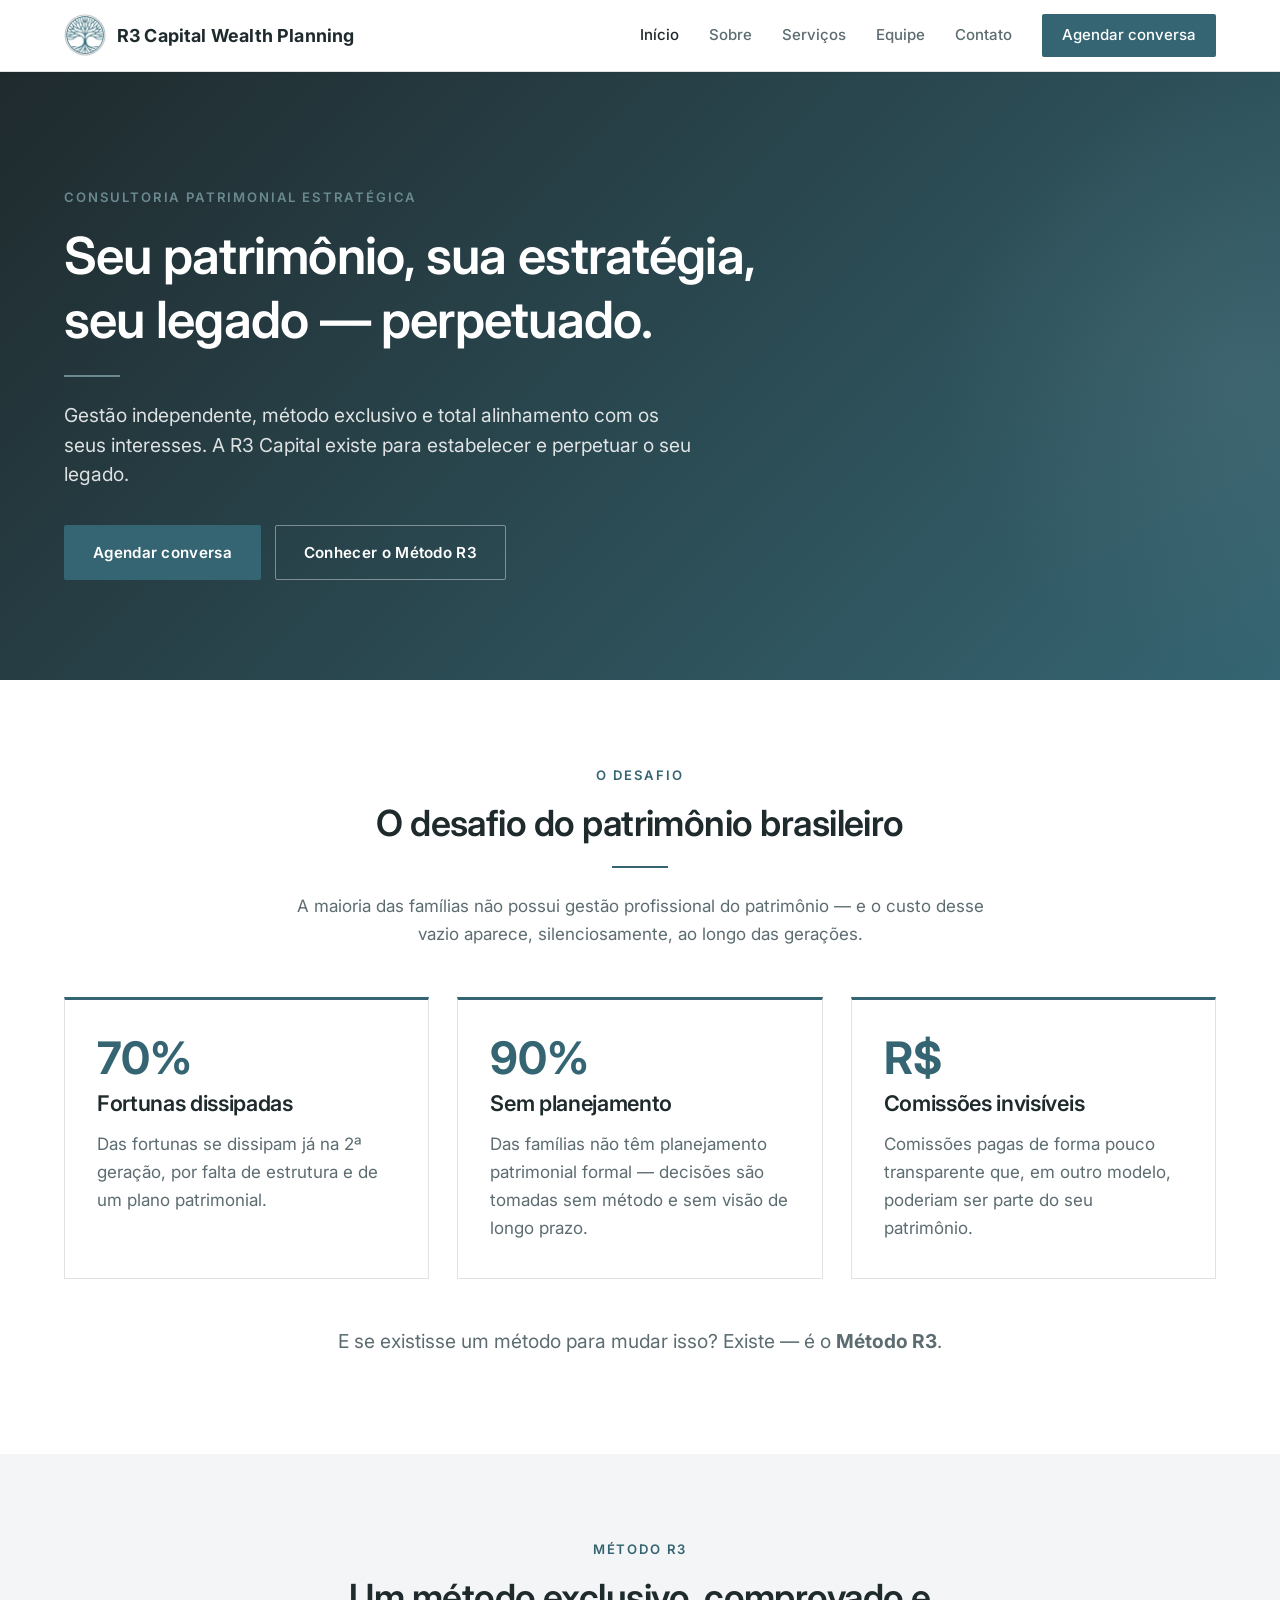
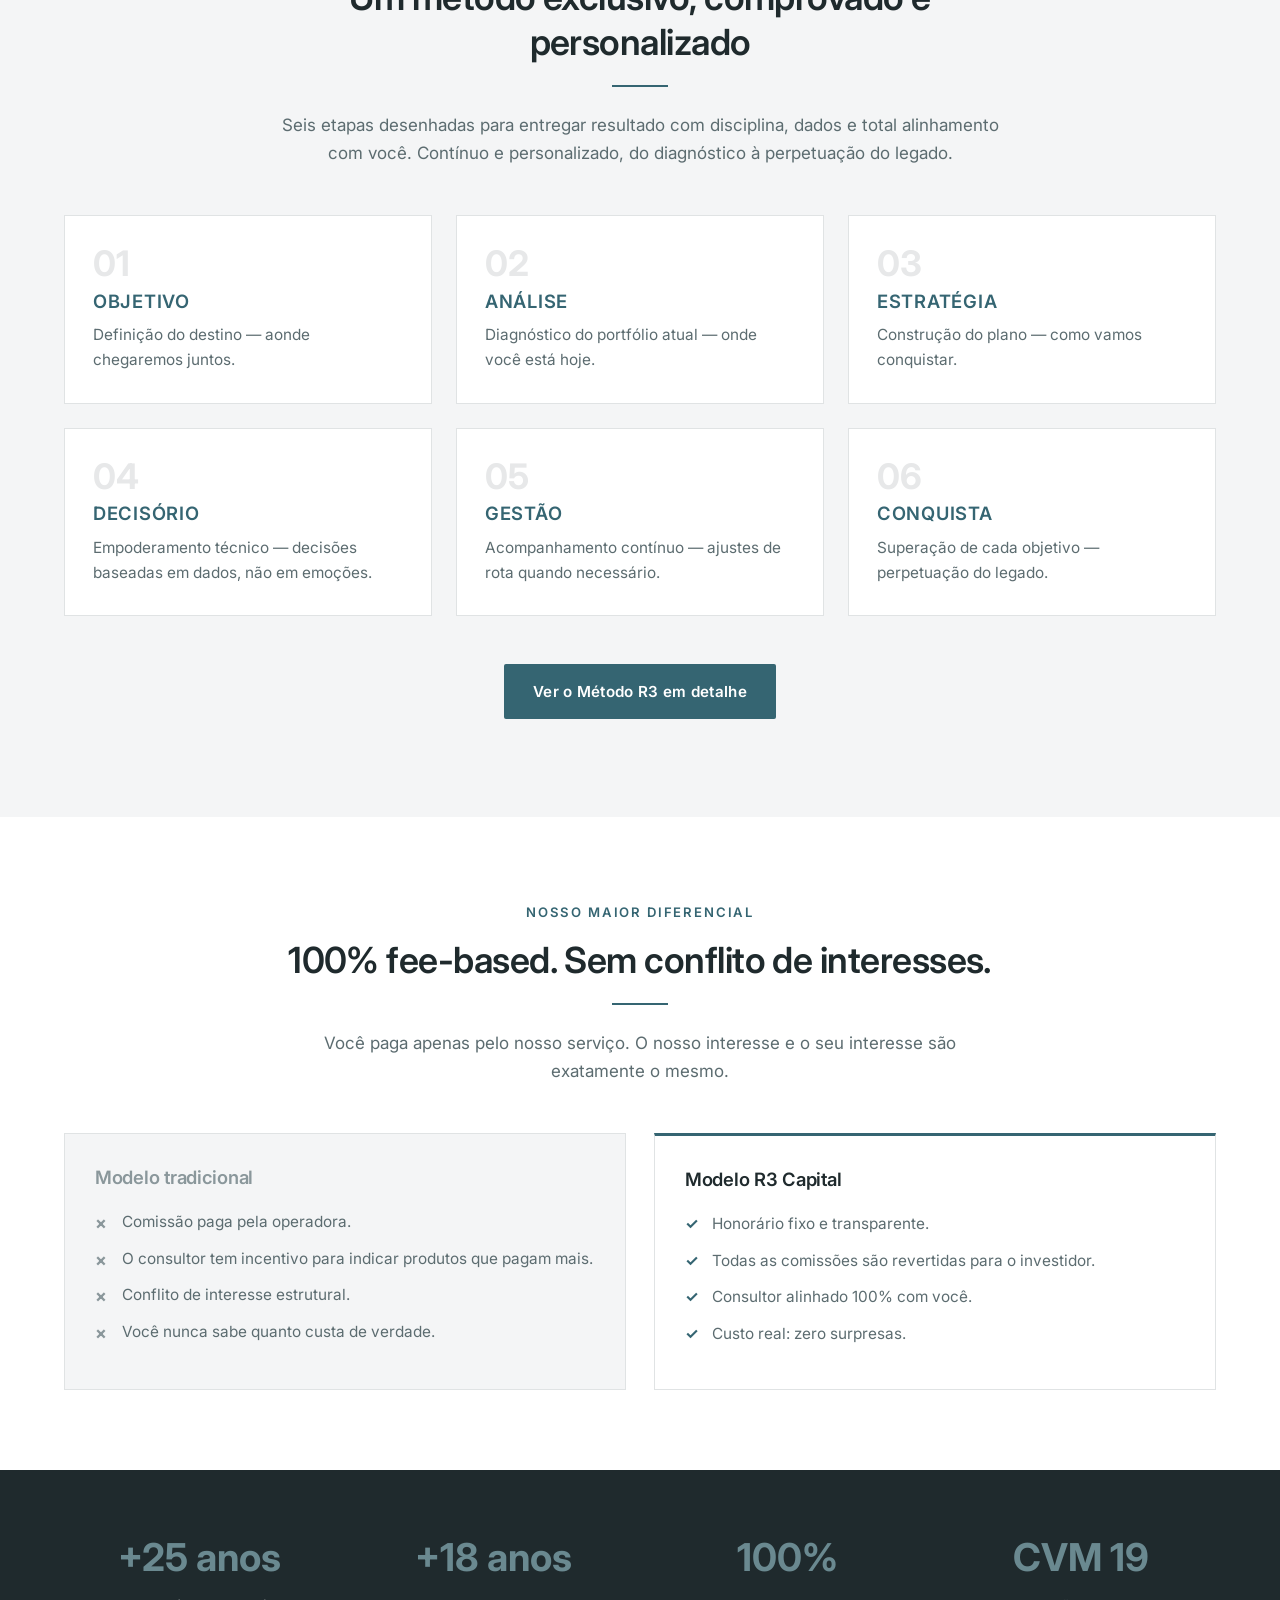
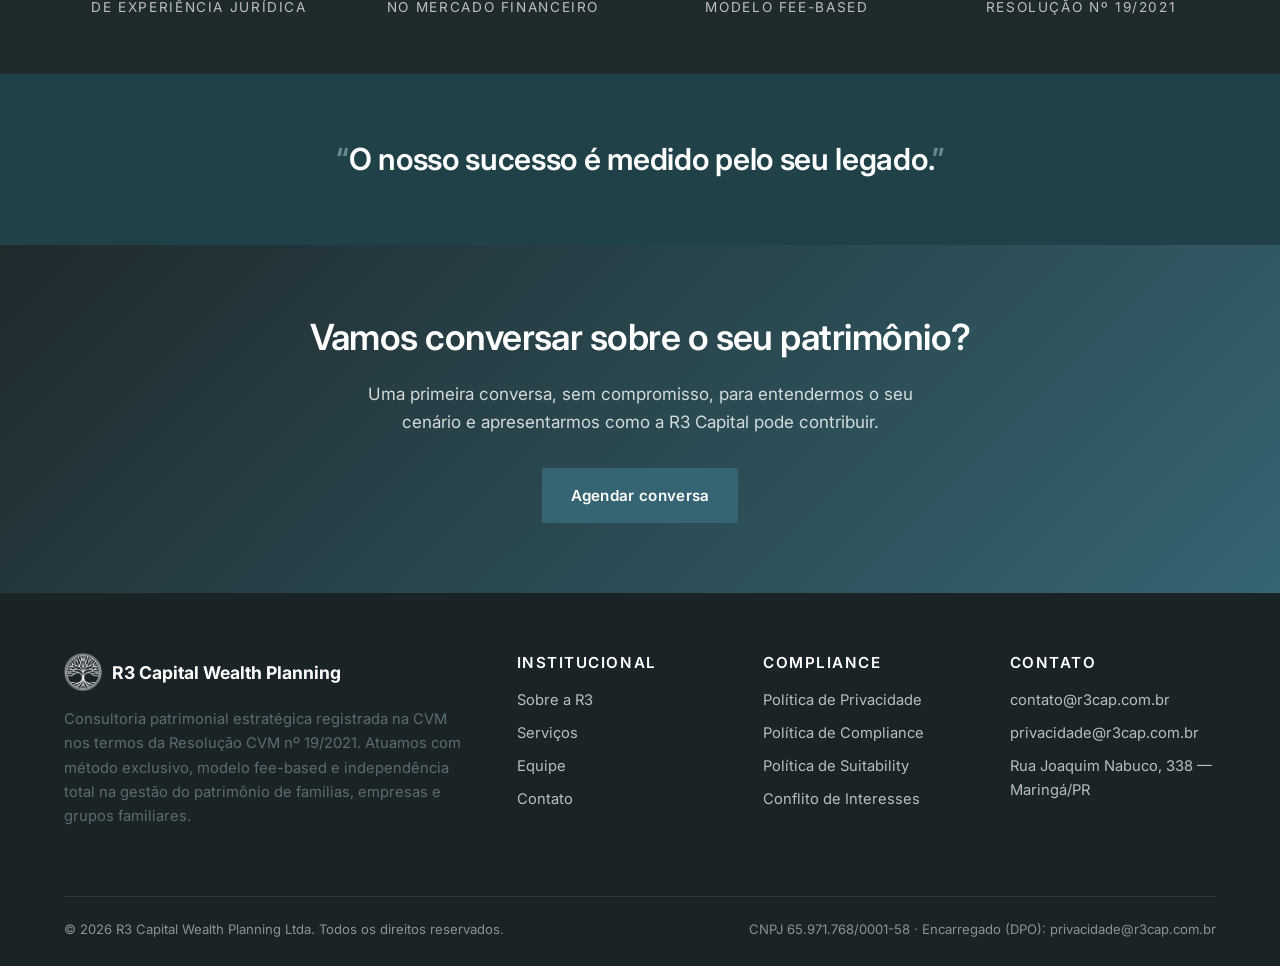
==== index.html @ 51d9f54a "Site institucional R3 Capital Wealth Planning" ====
<!DOCTYPE html>
<html lang="pt-BR">
<head>
  <meta charset="UTF-8">
  <meta name="viewport" content="width=device-width, initial-scale=1.0">
  <title>Consultoria patrimonial estratégica | R3 Capital Wealth Planning</title>
  <meta name="description" content="R3 Capital Wealth Planning — consultoria patrimonial estratégica registrada na CVM (Resolução CVM nº 19/2021). Método exclusivo, modelo fee-based e total alinhamento com os seus interesses.">
  <meta name="robots" content="index, follow">
  <link rel="preconnect" href="https://fonts.googleapis.com">
  <link rel="preconnect" href="https://fonts.gstatic.com" crossorigin>
  <link href="https://fonts.googleapis.com/css2?family=Inter:wght@400;500;600;700&display=swap" rel="stylesheet">
  <link rel="stylesheet" href="css/style.css">
</head>
<body data-page="home">

<header class="navbar">
  <div class="navbar-inner">
    <a href="index.html" class="navbar-brand"><img class="brand-icon" src="assets/logo-icon.png" alt="R3 Capital"><span>R3 Capital Wealth Planning</span></a>
    <nav class="navbar-nav">
      <a href="index.html" class="active">Início</a><a href="sobre.html" class="">Sobre</a><a href="servicos.html" class="">Serviços</a><a href="equipe.html" class="">Equipe</a><a href="contato.html" class="">Contato</a>
      <a href="contato.html#agendar" class="btn-nav">Agendar conversa</a>
    </nav>
  </div>
</header>

<section class="hero">
  <div class="container">
    <span class="eyebrow">Consultoria Patrimonial Estratégica</span>
    <h1>Seu patrimônio, sua estratégia, seu legado &mdash; perpetuado.</h1>
    <div class="divider-gold"></div>
    <p class="lead">Gestão independente, método exclusivo e total alinhamento com os seus interesses. A R3 Capital existe para estabelecer e perpetuar o seu legado.</p>
    <div class="hero-actions">
      <a href="contato.html#agendar" class="btn btn-primary">Agendar conversa</a>
      <a href="servicos.html" class="btn btn-outline">Conhecer o Método R3</a>
    </div>
  </div>
</section>

<section>
  <div class="container">
    <div class="section-header center">
      <span class="eyebrow">O desafio</span>
      <h2>O desafio do patrimônio brasileiro</h2>
      <div class="divider-gold"></div>
      <p>A maioria das famílias não possui gestão profissional do patrimônio &mdash; e o custo desse vazio aparece, silenciosamente, ao longo das gerações.</p>
    </div>
    <div class="grid-3">
      <div class="card">
        <div style="font-size:2.8rem;font-weight:700;color:var(--teal-700);line-height:1;margin-bottom:.6rem;">70%</div>
        <h3>Fortunas dissipadas</h3>
        <p>Das fortunas se dissipam já na 2ª geração, por falta de estrutura e de um plano patrimonial.</p>
      </div>
      <div class="card">
        <div style="font-size:2.8rem;font-weight:700;color:var(--teal-700);line-height:1;margin-bottom:.6rem;">90%</div>
        <h3>Sem planejamento</h3>
        <p>Das famílias não têm planejamento patrimonial formal &mdash; decisões são tomadas sem método e sem visão de longo prazo.</p>
      </div>
      <div class="card">
        <div style="font-size:2.8rem;font-weight:700;color:var(--teal-700);line-height:1;margin-bottom:.6rem;">R$</div>
        <h3>Comissões invisíveis</h3>
        <p>Comissões pagas de forma pouco transparente que, em outro modelo, poderiam ser parte do seu patrimônio.</p>
      </div>
    </div>
    <p class="lead text-center mt-3">E se existisse um método para mudar isso? Existe &mdash; é o <strong>Método R3</strong>.</p>
  </div>
</section>

<section class="alt">
  <div class="container">
    <div class="section-header center">
      <span class="eyebrow">Método R3</span>
      <h2>Um método exclusivo, comprovado e personalizado</h2>
      <div class="divider-gold"></div>
      <p>Seis etapas desenhadas para entregar resultado com disciplina, dados e total alinhamento com você. Contínuo e personalizado, do diagnóstico à perpetuação do legado.</p>
    </div>
    <div class="steps">
      <div class="step">
        <div class="step-num">01</div>
        <h3>Objetivo</h3>
        <p>Definição do destino &mdash; aonde chegaremos juntos.</p>
      </div>
      <div class="step">
        <div class="step-num">02</div>
        <h3>Análise</h3>
        <p>Diagnóstico do portfólio atual &mdash; onde você está hoje.</p>
      </div>
      <div class="step">
        <div class="step-num">03</div>
        <h3>Estratégia</h3>
        <p>Construção do plano &mdash; como vamos conquistar.</p>
      </div>
      <div class="step">
        <div class="step-num">04</div>
        <h3>Decisório</h3>
        <p>Empoderamento técnico &mdash; decisões baseadas em dados, não em emoções.</p>
      </div>
      <div class="step">
        <div class="step-num">05</div>
        <h3>Gestão</h3>
        <p>Acompanhamento contínuo &mdash; ajustes de rota quando necessário.</p>
      </div>
      <div class="step">
        <div class="step-num">06</div>
        <h3>Conquista</h3>
        <p>Superação de cada objetivo &mdash; perpetuação do legado.</p>
      </div>
    </div>
    <p class="text-center mt-3"><a href="servicos.html" class="btn btn-primary">Ver o Método R3 em detalhe</a></p>
  </div>
</section>

<section>
  <div class="container">
    <div class="section-header center">
      <span class="eyebrow">Nosso maior diferencial</span>
      <h2>100% fee-based. Sem conflito de interesses.</h2>
      <div class="divider-gold"></div>
      <p>Você paga apenas pelo nosso serviço. O nosso interesse e o seu interesse são exatamente o mesmo.</p>
    </div>
    <div class="compare">
      <div class="compare-col bad">
        <h3>Modelo tradicional</h3>
        <ul>
          <li>Comissão paga pela operadora.</li>
          <li>O consultor tem incentivo para indicar produtos que pagam mais.</li>
          <li>Conflito de interesse estrutural.</li>
          <li>Você nunca sabe quanto custa de verdade.</li>
        </ul>
      </div>
      <div class="compare-col good">
        <h3>Modelo R3 Capital</h3>
        <ul>
          <li>Honorário fixo e transparente.</li>
          <li>Todas as comissões são revertidas para o investidor.</li>
          <li>Consultor alinhado 100% com você.</li>
          <li>Custo real: zero surpresas.</li>
        </ul>
      </div>
    </div>
  </div>
</section>

<section class="stats-bar">
  <div class="container">
    <div class="stats-grid">
      <div>
        <span class="stat-num">+25 anos</span>
        <div class="stat-label">De experiência jurídica</div>
      </div>
      <div>
        <span class="stat-num">+18 anos</span>
        <div class="stat-label">No mercado financeiro</div>
      </div>
      <div>
        <span class="stat-num">100%</span>
        <div class="stat-label">Modelo fee-based</div>
      </div>
      <div>
        <span class="stat-num">CVM 19</span>
        <div class="stat-label">Resolução nº 19/2021</div>
      </div>
    </div>
  </div>
</section>

<section class="quote-band">
  <div class="container">
    <blockquote>O nosso sucesso é medido pelo seu legado.</blockquote>
  </div>
</section>

<section class="cta-band">
  <div class="container">
    <h2>Vamos conversar sobre o seu patrimônio?</h2>
    <p>Uma primeira conversa, sem compromisso, para entendermos o seu cenário e apresentarmos como a R3 Capital pode contribuir.</p>
    <a href="contato.html#agendar" class="btn btn-primary">Agendar conversa</a>
  </div>
</section>

<footer class="footer">
  <div class="container">
    <div class="footer-grid">
      <div>
        <span class="footer-brand"><img class="brand-icon" src="assets/logo-icon-branco.png" alt="R3 Capital"><span>R3 Capital Wealth Planning</span></span>
        <p>Consultoria patrimonial estratégica registrada na CVM nos termos da Resolução CVM nº 19/2021. Atuamos com método exclusivo, modelo fee-based e independência total na gestão do patrimônio de famílias, empresas e grupos familiares.</p>
      </div>
      <div>
        <h4>Institucional</h4>
        <ul>
          <li><a href="sobre.html">Sobre a R3</a></li>
          <li><a href="servicos.html">Serviços</a></li>
          <li><a href="equipe.html">Equipe</a></li>
          <li><a href="contato.html">Contato</a></li>
        </ul>
      </div>
      <div>
        <h4>Compliance</h4>
        <ul>
          <li><a href="politica-de-privacidade.html">Política de Privacidade</a></li>
          <li><a href="politica-de-compliance.html">Política de Compliance</a></li>
          <li><a href="politica-de-suitability.html">Política de Suitability</a></li>
          <li><a href="conflito-de-interesses.html">Conflito de Interesses</a></li>
        </ul>
      </div>
      <div>
        <h4>Contato</h4>
        <ul>
          <li>contato@r3cap.com.br</li>
          <li>privacidade@r3cap.com.br</li>
          <li>Rua Joaquim Nabuco, 338 &mdash; Maringá/PR</li>
        </ul>
      </div>
    </div>
    <div class="footer-bottom">
      <div>&copy; 2026 R3 Capital Wealth Planning Ltda. Todos os direitos reservados.</div>
      <div>CNPJ 65.971.768/0001-58 &middot; Encarregado (DPO): privacidade@r3cap.com.br</div>
    </div>
  </div>
</footer>
</body>
</html>
---- css/style.css ----
/* ==============================================================
   R3 Capital Wealth Planning — Site institucional
   Paleta: teal/petróleo institucional, cinza, escuro — extraída
   da apresentação corporativa da R3 Capital.
   Tipografia: Inter (sans-serif).
   ============================================================== */

:root {
  --teal-900: #1F2A2D;
  --teal-800: #1F4147;
  --teal-700: #356572;
  --teal-500: #6A8990;
  --teal-100: #E7E8E9;
  --accent: #356572;
  --accent-light: #6A8990;
  --gray-900: #1F2A2D;
  --gray-700: #5C6C70;
  --gray-500: #8A979B;
  --gray-300: #CBD2D4;
  --gray-100: #F4F5F6;
  --white: #FFFFFF;
  --border: #E0E3E4;
  --max-width: 1200px;
  --content-width: 900px;
  --shadow-sm: 0 1px 2px 0 rgba(31, 42, 45, 0.05);
  --shadow-md: 0 4px 6px -1px rgba(31, 42, 45, 0.09), 0 2px 4px -1px rgba(31, 42, 45, 0.05);
  --shadow-lg: 0 10px 25px -3px rgba(31, 42, 45, 0.12), 0 4px 6px -2px rgba(31, 42, 45, 0.06);
}

* { box-sizing: border-box; margin: 0; padding: 0; }

html {
  scroll-behavior: smooth;
  -webkit-font-smoothing: antialiased;
  -moz-osx-font-smoothing: grayscale;
}

body {
  font-family: 'Inter', -apple-system, BlinkMacSystemFont, 'Segoe UI', Roboto, sans-serif;
  font-size: 17px;
  line-height: 1.65;
  color: var(--gray-900);
  background: var(--white);
}

a { color: var(--teal-700); text-decoration: none; transition: color .15s ease; }
a:hover { color: var(--teal-500); }

img { max-width: 100%; display: block; }

.container { max-width: var(--max-width); margin: 0 auto; padding: 0 24px; }
.container-narrow { max-width: var(--content-width); margin: 0 auto; padding: 0 24px; }

/* ============== TIPOGRAFIA ============== */
h1, h2, h3, h4 {
  font-weight: 600;
  line-height: 1.25;
  color: var(--teal-900);
  letter-spacing: -0.015em;
}
h1 { font-size: clamp(2rem, 4vw, 3.25rem); margin-bottom: 1.5rem; }
h2 { font-size: clamp(1.5rem, 3vw, 2.25rem); margin-bottom: 1.25rem; }
h3 { font-size: 1.35rem; margin-bottom: 1rem; }
h4 { font-size: 1.1rem; margin-bottom: .75rem; color: var(--teal-800); }

p { margin-bottom: 1.1rem; color: var(--gray-700); }
p.lead { font-size: 1.2rem; color: var(--gray-700); line-height: 1.55; }

.eyebrow {
  text-transform: uppercase;
  letter-spacing: .14em;
  font-size: .82rem;
  font-weight: 600;
  color: var(--teal-700);
  margin-bottom: .9rem;
  display: inline-block;
}

.divider-gold {
  width: 56px; height: 2px; background: var(--teal-700); margin: 1.25rem 0 1.5rem;
}

ul.bullets { list-style: none; padding: 0; }
ul.bullets li {
  position: relative; padding-left: 1.6rem; margin-bottom: .55rem; color: var(--gray-700);
}
ul.bullets li::before {
  content: ""; position: absolute; left: 0; top: .62rem;
  width: 8px; height: 8px; background: var(--teal-700);
  transform: rotate(45deg);
}

/* ============== NAVBAR ============== */
.navbar {
  background: var(--white);
  border-bottom: 1px solid var(--border);
  position: sticky; top: 0; z-index: 50;
  box-shadow: var(--shadow-sm);
}
.navbar-inner {
  display: flex; align-items: center; justify-content: space-between;
  padding: 14px 24px; max-width: var(--max-width); margin: 0 auto;
}
.navbar-brand {
  display: flex; align-items: center; gap: 11px;
  font-weight: 700; font-size: 1.12rem; color: var(--teal-900);
  letter-spacing: .01em;
}
.navbar-brand:hover { color: var(--teal-900); }
.brand-icon { height: 42px; width: auto; }
.navbar-nav { display: flex; gap: 30px; align-items: center; }
.navbar-nav a {
  color: var(--gray-700); font-size: .94rem; font-weight: 500;
  transition: color .15s ease;
}
.navbar-nav a:hover, .navbar-nav a.active { color: var(--teal-900); }
.btn-nav {
  background: var(--teal-700); color: var(--white) !important;
  padding: 9px 20px; border-radius: 2px; font-size: .9rem;
}
.btn-nav:hover { background: var(--teal-800); color: var(--white) !important; }

@media (max-width: 860px) {
  .navbar-nav { gap: 16px; }
  .navbar-nav a:not(.btn-nav) { display: none; }
  .navbar-brand { font-size: 1rem; }
  .brand-icon { height: 36px; }
}

/* ============== HERO ============== */
.hero {
  background: linear-gradient(135deg, var(--teal-900) 0%, var(--teal-700) 100%);
  color: var(--white);
  padding: 110px 0 100px;
  position: relative;
  overflow: hidden;
}
.hero::before {
  content: ""; position: absolute; top: 0; right: -20%; width: 600px; height: 600px;
  background: radial-gradient(circle, rgba(106, 137, 144, 0.22) 0%, transparent 70%);
  pointer-events: none;
}
.hero h1 { color: var(--white); max-width: 760px; }
.hero .lead { color: rgba(255,255,255,0.85); max-width: 640px; margin-top: 1rem; }
.hero .eyebrow { color: var(--teal-500); }
.hero .divider-gold { background: var(--teal-500); }
.hero-actions { margin-top: 2.2rem; display: flex; gap: 14px; flex-wrap: wrap; }

.btn {
  display: inline-block; padding: 14px 28px;
  font-size: .95rem; font-weight: 600; border-radius: 2px;
  border: 1px solid transparent; cursor: pointer;
  transition: all .15s ease;
  letter-spacing: .02em;
}
.btn-primary { background: var(--teal-700); color: var(--white); }
.btn-primary:hover { background: var(--teal-800); color: var(--white); }
.btn-outline { background: transparent; border-color: rgba(255,255,255,0.4); color: var(--white); }
.btn-outline:hover { background: var(--white); color: var(--teal-900); border-color: var(--white); }

/* ============== PAGE HEADER (interior) ============== */
.page-header {
  background: linear-gradient(135deg, var(--teal-900) 0%, var(--teal-700) 100%);
  color: var(--white); padding: 70px 0 55px;
}
.page-header h1 { color: var(--white); margin-bottom: .6rem; }
.page-header .breadcrumb {
  color: rgba(255,255,255,0.6); font-size: .9rem; margin-bottom: 1rem;
}
.page-header .breadcrumb a { color: rgba(255,255,255,0.85); }
.page-header .subtitle {
  color: rgba(255,255,255,0.78); font-size: 1.05rem; max-width: 720px;
}

/* ============== SEÇÕES ============== */
section { padding: 80px 0; }
section.tight { padding: 50px 0; }
section.alt { background: var(--gray-100); }
section.dark { background: var(--teal-900); color: var(--white); }
section.dark h2, section.dark h3 { color: var(--white); }
section.dark p { color: rgba(255,255,255,0.75); }

.section-header { max-width: 720px; margin-bottom: 3rem; }
.section-header.center { margin-left: auto; margin-right: auto; text-align: center; }
.section-header.center .divider-gold { margin-left: auto; margin-right: auto; }

/* ============== CARDS ============== */
.grid-3 { display: grid; grid-template-columns: repeat(3, 1fr); gap: 28px; }
.grid-2 { display: grid; grid-template-columns: repeat(2, 1fr); gap: 36px; }
@media (max-width: 820px) { .grid-3, .grid-2 { grid-template-columns: 1fr; } }

.card {
  background: var(--white); padding: 36px 32px;
  border: 1px solid var(--border); border-top: 3px solid var(--teal-700);
  transition: transform .2s ease, box-shadow .2s ease;
}
.card:hover { transform: translateY(-3px); box-shadow: var(--shadow-md); }
.card h3 { margin-bottom: .8rem; }
.card .icon {
  width: 44px; height: 44px; display: flex; align-items: center; justify-content: center;
  background: var(--teal-100); color: var(--teal-700); margin-bottom: 1.25rem;
  font-size: 1.4rem; font-weight: 700;
}
.card p { margin-bottom: 0; }

/* ============== MÉTODO R3 (etapas) ============== */
.steps { display: grid; grid-template-columns: repeat(3, 1fr); gap: 24px; }
@media (max-width: 820px) { .steps { grid-template-columns: 1fr; } }
.step {
  background: var(--white); border: 1px solid var(--border);
  padding: 30px 28px; position: relative;
}
.step .step-num {
  font-size: 2.2rem; font-weight: 700; color: var(--teal-100);
  line-height: 1; margin-bottom: .5rem;
}
.step h3 {
  font-size: 1.15rem; text-transform: uppercase; letter-spacing: .04em;
  color: var(--teal-700); margin-bottom: .6rem;
}
.step p { margin-bottom: 0; font-size: .96rem; }
.step.dark { background: var(--teal-800); border-color: var(--teal-800); }
.step.dark h3 { color: var(--teal-500); }
.step.dark p { color: rgba(255,255,255,0.78); }
.step.dark .step-num { color: rgba(255,255,255,0.18); }

/* ============== COMPARATIVO (fee-based) ============== */
.compare { display: grid; grid-template-columns: 1fr 1fr; gap: 28px; }
@media (max-width: 720px) { .compare { grid-template-columns: 1fr; } }
.compare-col {
  border: 1px solid var(--border); padding: 32px 30px; background: var(--white);
}
.compare-col.bad { background: var(--gray-100); }
.compare-col.good { border-top: 3px solid var(--teal-700); }
.compare-col h3 { font-size: 1.15rem; margin-bottom: 1.25rem; }
.compare-col.bad h3 { color: var(--gray-500); }
.compare-col ul { list-style: none; padding: 0; }
.compare-col li {
  position: relative; padding-left: 1.7rem; margin-bottom: .7rem;
  font-size: .96rem; color: var(--gray-700);
}
.compare-col.bad li::before {
  content: "\00d7"; position: absolute; left: 0; top: -.05rem;
  color: var(--gray-500); font-weight: 700; font-size: 1.1rem;
}
.compare-col.good li::before {
  content: "\2713"; position: absolute; left: 0; top: 0;
  color: var(--teal-700); font-weight: 700;
}

/* ============== TABELA DE HONORÁRIOS ============== */
.fee-table { width: 100%; border-collapse: collapse; margin: 1.5rem 0; }
.fee-table th, .fee-table td {
  text-align: left; padding: 14px 18px; border-bottom: 1px solid var(--border);
  font-size: .98rem;
}
.fee-table thead th {
  background: var(--teal-900); color: var(--white);
  text-transform: uppercase; letter-spacing: .06em; font-size: .8rem; font-weight: 600;
}
.fee-table tbody tr:nth-child(even) { background: var(--gray-100); }
.fee-table td:nth-child(2) { color: var(--teal-700); font-weight: 700; }

/* ============== TEAM ============== */
.team-card {
  background: var(--white); border: 1px solid var(--border);
  padding: 36px; display: flex; gap: 28px; align-items: flex-start;
}
.team-avatar {
  width: 96px; height: 96px; flex-shrink: 0;
  background: var(--teal-100); color: var(--teal-700);
  display: flex; align-items: center; justify-content: center;
  font-weight: 700; font-size: 1.8rem; border: 2px solid var(--teal-700);
  border-radius: 50%;
}
.team-info h3 { margin-bottom: .25rem; }
.team-info .role {
  color: var(--teal-700); font-size: .92rem; font-weight: 600;
  text-transform: uppercase; letter-spacing: .08em; margin-bottom: .9rem;
}
@media (max-width: 600px) {
  .team-card { flex-direction: column; align-items: center; text-align: center; }
}

/* ============== STATS ============== */
.stats-bar {
  background: var(--teal-900); color: var(--white); padding: 56px 0;
}
.stats-grid { display: grid; grid-template-columns: repeat(4, 1fr); gap: 24px; text-align: center; }
.stat-num {
  font-size: 2.4rem; font-weight: 700; color: var(--teal-500); display: block;
  font-family: 'Inter', sans-serif;
}
.stat-label {
  color: rgba(255,255,255,0.7); font-size: .85rem; text-transform: uppercase;
  letter-spacing: .12em; margin-top: .4rem;
}
@media (max-width: 720px) { .stats-grid { grid-template-columns: repeat(2, 1fr); gap: 32px; } }

/* ============== CTA ============== */
.cta-band {
  background: linear-gradient(135deg, var(--teal-900) 0%, var(--teal-700) 100%);
  color: var(--white); padding: 70px 0; text-align: center;
}
.cta-band h2 { color: var(--white); }
.cta-band p { color: rgba(255,255,255,0.8); max-width: 560px; margin: 0 auto 2rem; }

/* ============== QUOTE ============== */
.quote-band {
  background: var(--teal-800); color: var(--white);
  padding: 64px 0; text-align: center;
}
.quote-band blockquote {
  font-size: clamp(1.3rem, 2.6vw, 1.9rem); font-weight: 600;
  color: var(--white); max-width: 760px; margin: 0 auto;
  line-height: 1.4; letter-spacing: -0.01em;
}
.quote-band blockquote::before { content: "\201C"; color: var(--teal-500); }
.quote-band blockquote::after { content: "\201D"; color: var(--teal-500); }

/* ============== POLICY / LEGAL ============== */
.policy-toc {
  background: var(--gray-100); border-left: 3px solid var(--teal-700);
  padding: 22px 28px; margin: 2rem 0;
}
.policy-toc h4 {
  margin-bottom: .8rem; font-size: 1rem;
  color: var(--teal-700); text-transform: uppercase; letter-spacing: .1em;
}
.policy-toc ol { padding-left: 1.5rem; color: var(--gray-700); }
.policy-toc ol li { margin-bottom: .35rem; }
.policy-toc ol li a { color: var(--teal-800); }

.legal-content h2 {
  margin-top: 3rem; padding-top: 2rem;
  border-top: 1px solid var(--border); font-size: 1.6rem;
}
.legal-content h2:first-of-type { border-top: none; padding-top: 0; margin-top: 1rem; }
.legal-content h3 { margin-top: 1.8rem; color: var(--teal-800); font-size: 1.15rem; }
.legal-content p, .legal-content li { color: var(--gray-700); }
.legal-content ul, .legal-content ol { padding-left: 1.5rem; margin-bottom: 1.1rem; }
.legal-content ul li, .legal-content ol li { margin-bottom: .55rem; }
.legal-content .meta {
  background: var(--teal-100); padding: 14px 20px; font-size: .9rem;
  color: var(--teal-800); margin-bottom: 2rem;
}
.legal-content .meta strong { color: var(--teal-900); }

/* ============== CONTACT ============== */
.contact-grid { display: grid; grid-template-columns: 1fr 1fr; gap: 56px; }
@media (max-width: 820px) { .contact-grid { grid-template-columns: 1fr; gap: 32px; } }
.contact-info p { margin-bottom: 1.4rem; }
.contact-info .label {
  font-size: .82rem; text-transform: uppercase; letter-spacing: .12em;
  color: var(--teal-700); font-weight: 600; margin-bottom: .25rem; display: block;
}
.contact-info .value { color: var(--gray-900); font-size: 1.05rem; }

form .form-row { margin-bottom: 1.2rem; }
form label {
  display: block; font-size: .88rem; font-weight: 600; color: var(--teal-900);
  margin-bottom: .35rem;
}
form input, form textarea, form select {
  width: 100%; padding: 12px 14px;
  border: 1px solid var(--gray-300); background: var(--white);
  font-family: inherit; font-size: .98rem; color: var(--gray-900);
  border-radius: 2px;
}
form input:focus, form textarea:focus, form select:focus {
  outline: none; border-color: var(--teal-700);
  box-shadow: 0 0 0 3px rgba(53, 101, 114, 0.12);
}
form textarea { min-height: 130px; resize: vertical; }
form button { width: 100%; }

/* ============== FOOTER ============== */
.footer {
  background: #1A2326; color: rgba(255,255,255,0.7); padding: 60px 0 25px;
  font-size: .92rem;
}
.footer-grid {
  display: grid; grid-template-columns: 2fr 1fr 1fr 1fr; gap: 40px;
  margin-bottom: 50px;
}
@media (max-width: 820px) { .footer-grid { grid-template-columns: 1fr 1fr; gap: 32px; } }
.footer h4 {
  color: var(--white); font-size: .95rem; text-transform: uppercase;
  letter-spacing: .1em; margin-bottom: 1rem;
}
.footer ul { list-style: none; padding: 0; }
.footer ul li { margin-bottom: .55rem; }
.footer a { color: rgba(255,255,255,0.7); }
.footer a:hover { color: var(--teal-500); }
.footer-brand {
  display: flex; align-items: center; gap: 10px;
  color: var(--white); font-weight: 700; font-size: 1.1rem;
  margin-bottom: 1rem;
}
.footer-brand .brand-icon { height: 38px; width: auto; }
.footer-bottom {
  border-top: 1px solid rgba(255,255,255,0.1); padding-top: 22px;
  display: flex; justify-content: space-between; flex-wrap: wrap; gap: 16px;
  font-size: .82rem; color: rgba(255,255,255,0.5);
}

/* ============== UTILITIES ============== */
.text-center { text-align: center; }
.mt-1 { margin-top: 1rem; } .mt-2 { margin-top: 2rem; } .mt-3 { margin-top: 3rem; }
.mb-1 { margin-bottom: 1rem; } .mb-2 { margin-bottom: 2rem; } .mb-3 { margin-bottom: 3rem; }
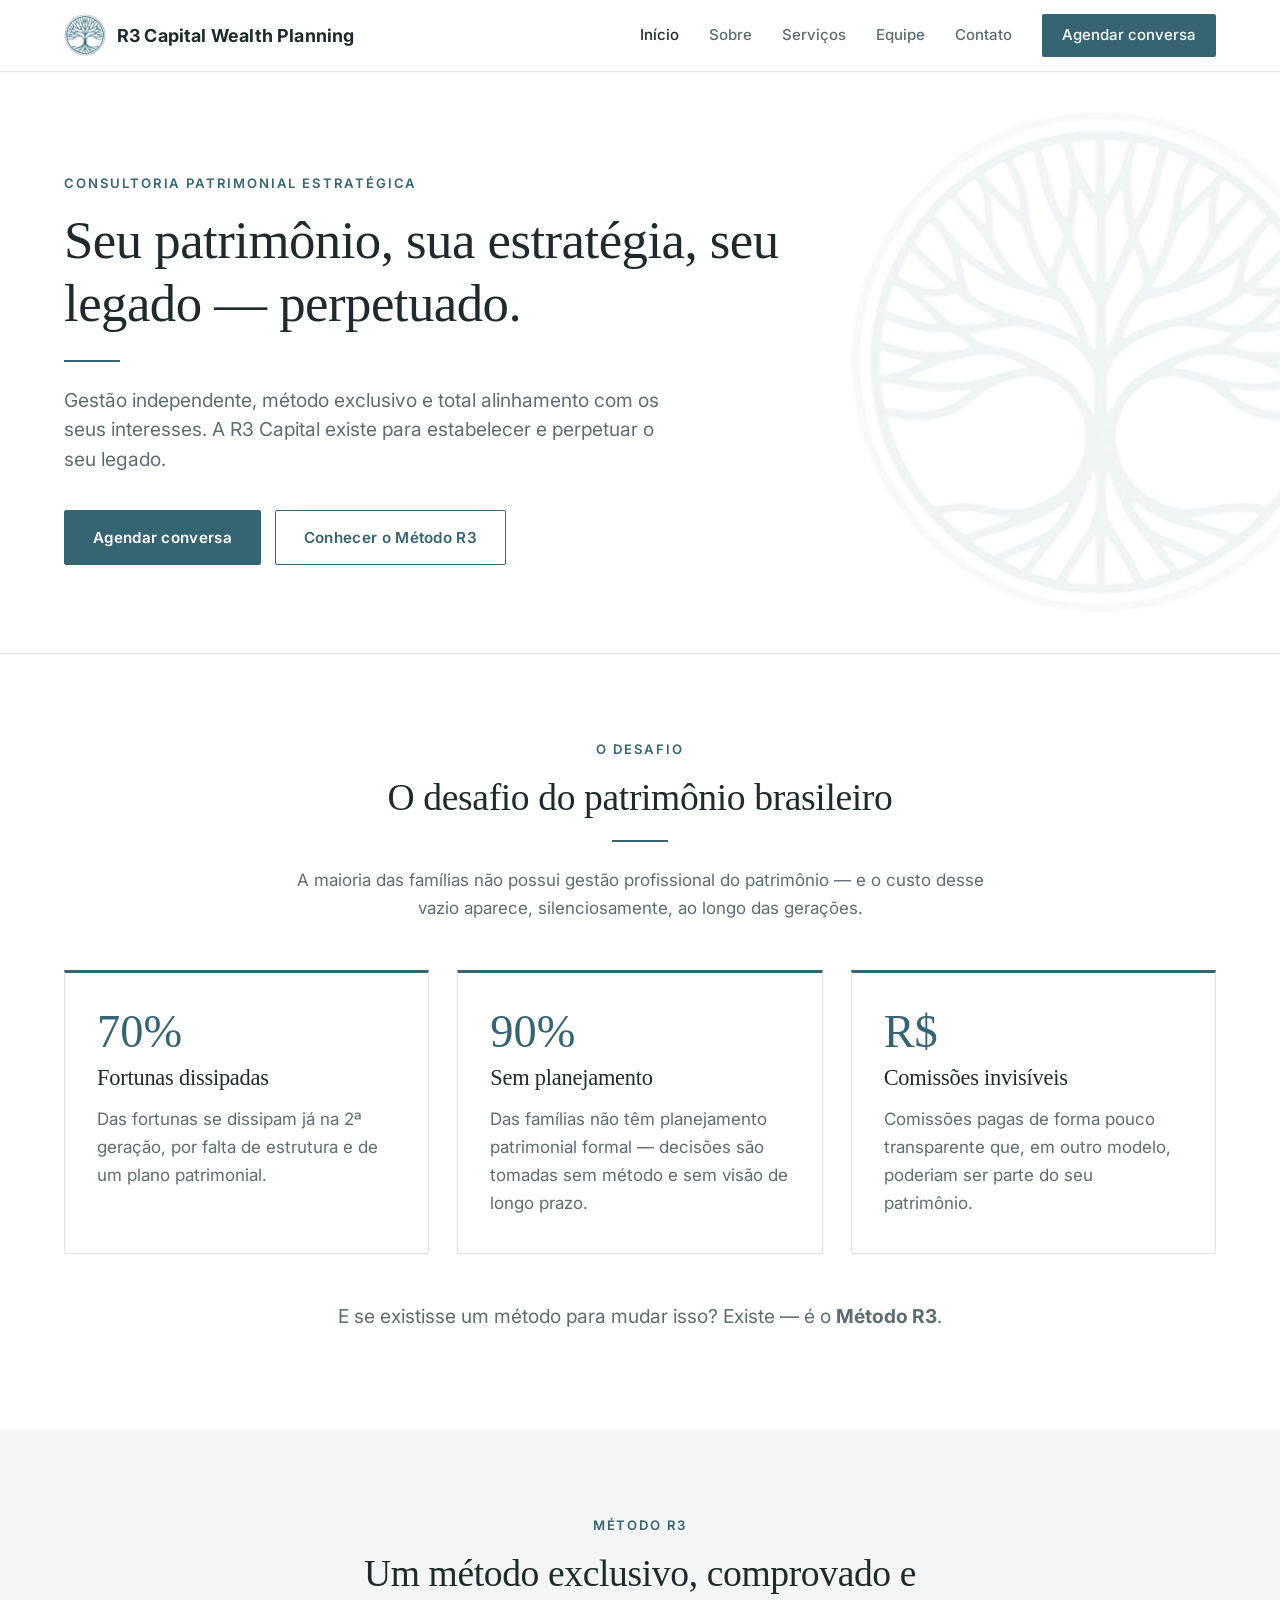
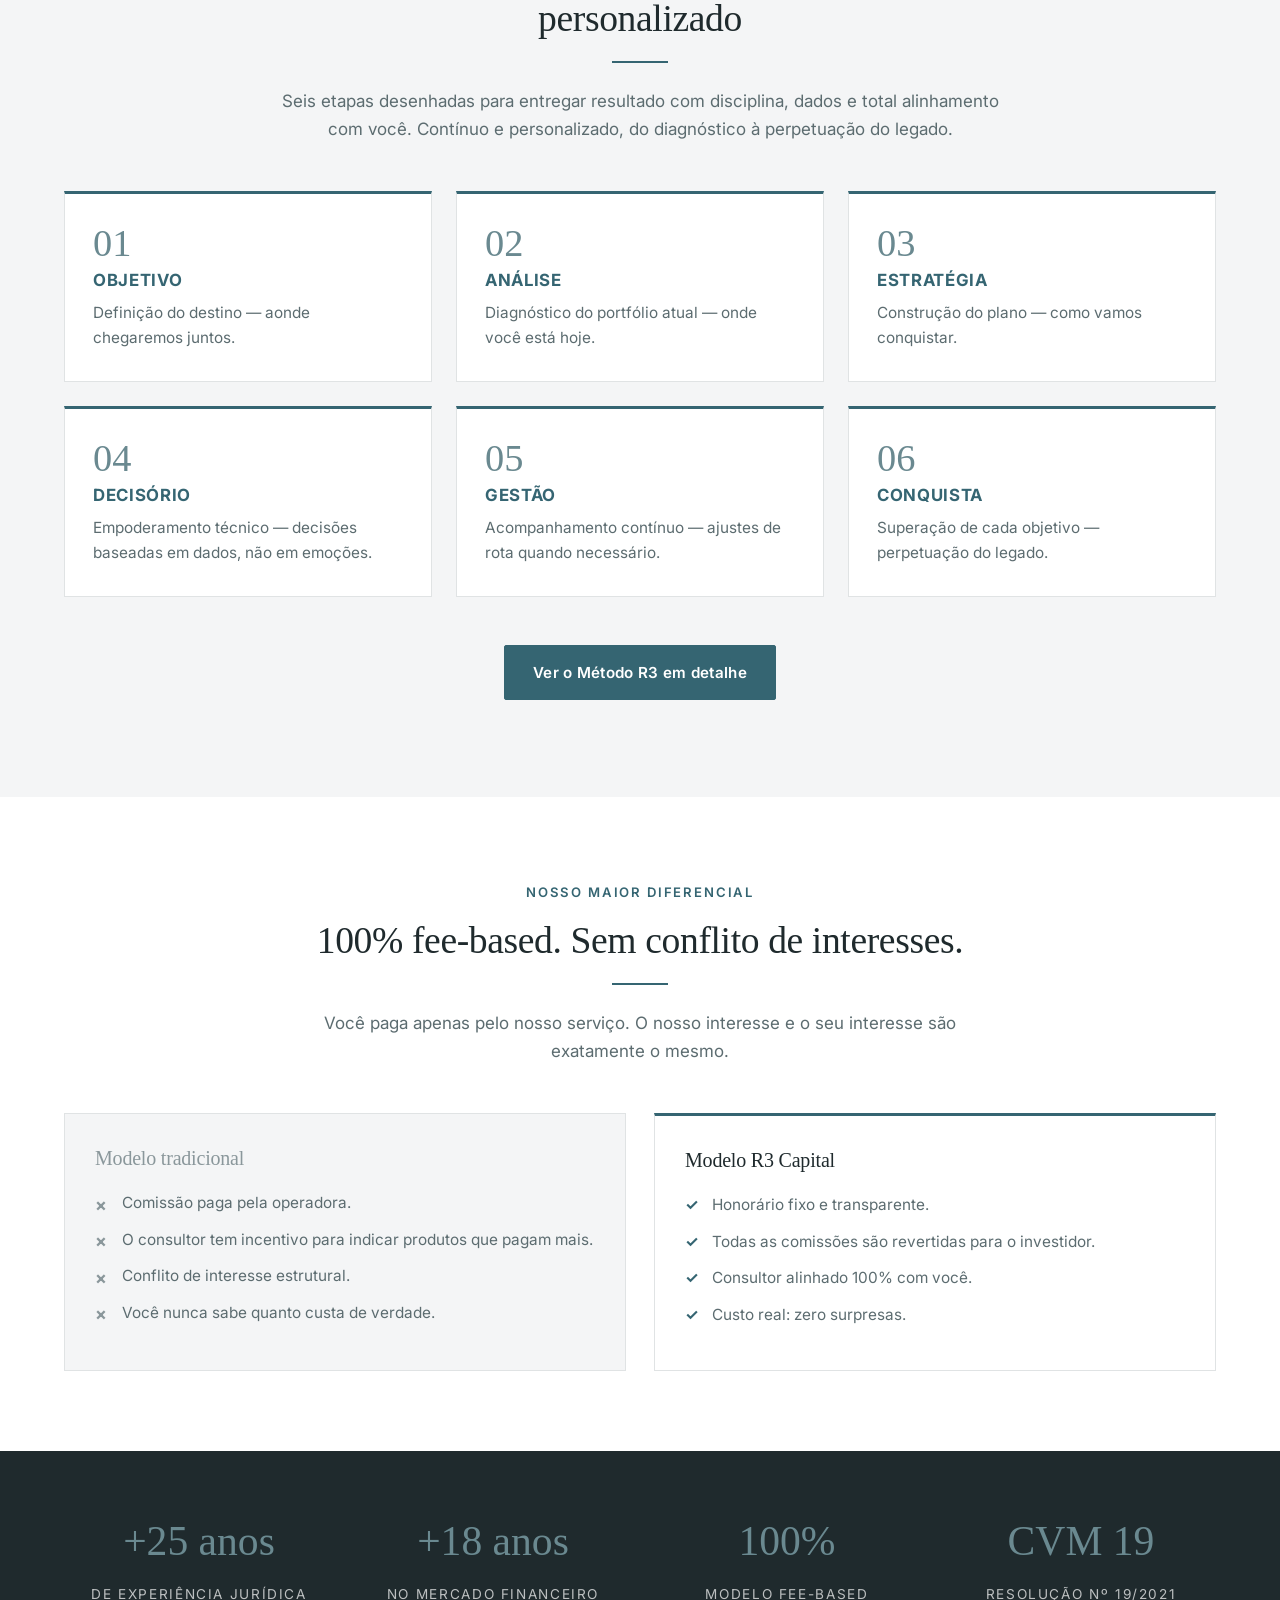
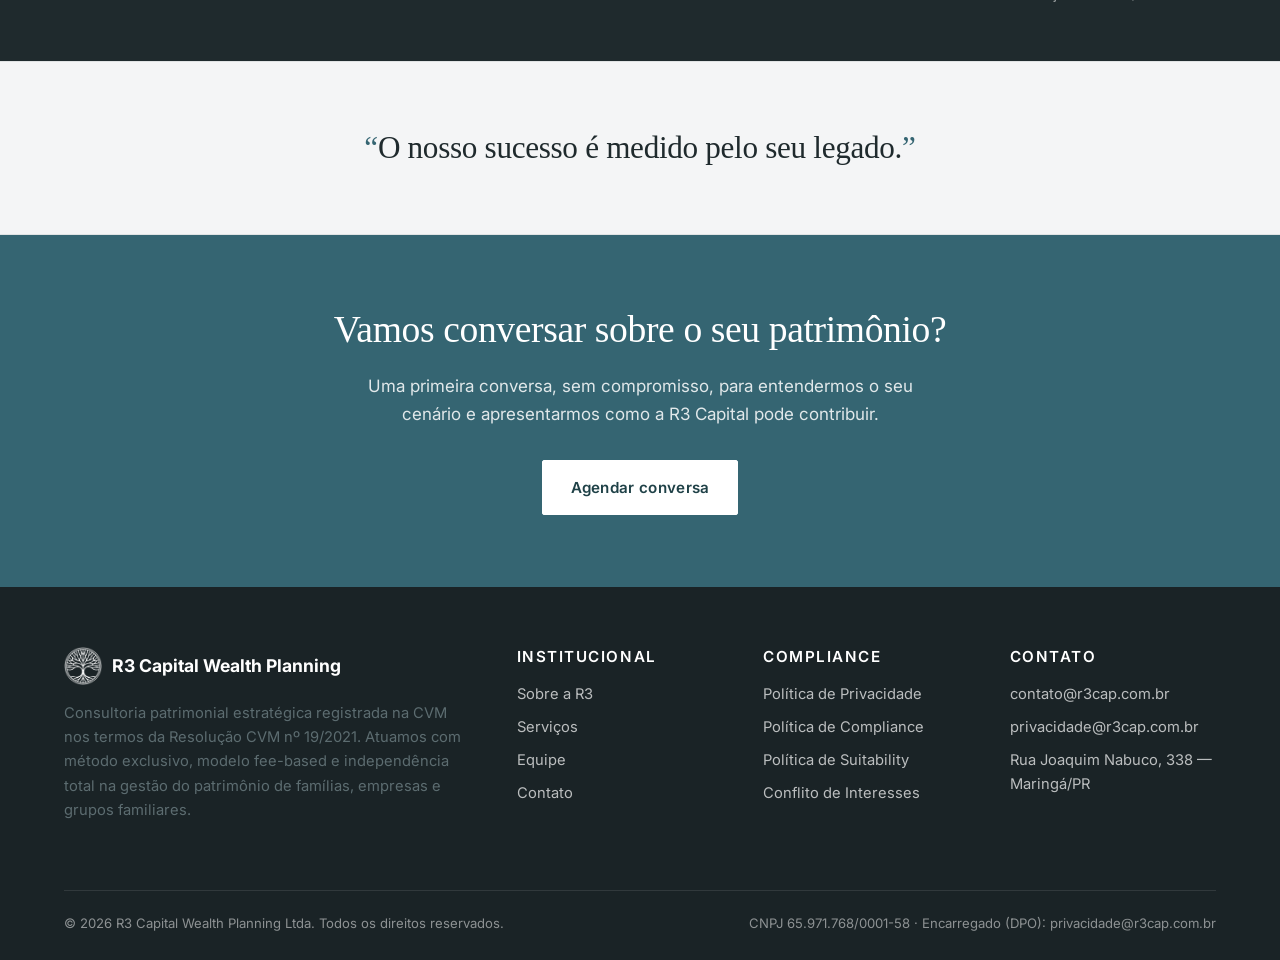
==== commit 99af2c9a: "Aplica identidade visual da apresentação institucional e padroniza dados - Títulos em serifa (Georgi" ====
--- a/index.html
+++ b/index.html
@@ -16,7 +16,8 @@
 <header class="navbar">
   <div class="navbar-inner">
     <a href="index.html" class="navbar-brand"><img class="brand-icon" src="assets/logo-icon.png" alt="R3 Capital"><span>R3 Capital Wealth Planning</span></a>
-    <nav class="navbar-nav">
+    <button class="nav-toggle" aria-label="Abrir menu" aria-expanded="false" aria-controls="primary-nav"><span></span><span></span><span></span></button>
+    <nav class="navbar-nav" id="primary-nav">
       <a href="index.html" class="active">Início</a><a href="sobre.html" class="">Sobre</a><a href="servicos.html" class="">Serviços</a><a href="equipe.html" class="">Equipe</a><a href="contato.html" class="">Contato</a>
       <a href="contato.html#agendar" class="btn-nav">Agendar conversa</a>
     </nav>
@@ -46,17 +47,17 @@
     </div>
     <div class="grid-3">
       <div class="card">
-        <div style="font-size:2.8rem;font-weight:700;color:var(--teal-700);line-height:1;margin-bottom:.6rem;">70%</div>
+        <div class="stat-big">70%</div>
         <h3>Fortunas dissipadas</h3>
         <p>Das fortunas se dissipam já na 2ª geração, por falta de estrutura e de um plano patrimonial.</p>
       </div>
       <div class="card">
-        <div style="font-size:2.8rem;font-weight:700;color:var(--teal-700);line-height:1;margin-bottom:.6rem;">90%</div>
+        <div class="stat-big">90%</div>
         <h3>Sem planejamento</h3>
         <p>Das famílias não têm planejamento patrimonial formal &mdash; decisões são tomadas sem método e sem visão de longo prazo.</p>
       </div>
       <div class="card">
-        <div style="font-size:2.8rem;font-weight:700;color:var(--teal-700);line-height:1;margin-bottom:.6rem;">R$</div>
+        <div class="stat-big">R$</div>
         <h3>Comissões invisíveis</h3>
         <p>Comissões pagas de forma pouco transparente que, em outro modelo, poderiam ser parte do seu patrimônio.</p>
       </div>
@@ -217,5 +218,8 @@
     </div>
   </div>
 </footer>
+<script>
+(function(){var t=document.querySelector('.nav-toggle'),n=document.getElementById('primary-nav');if(t&&n){t.addEventListener('click',function(){var o=n.classList.toggle('open');t.setAttribute('aria-expanded',o);t.setAttribute('aria-label',o?'Fechar menu':'Abrir menu');});}})();
+</script>
 </body>
 </html>
--- a/css/style.css
+++ b/css/style.css
@@ -1,8 +1,8 @@
 /* ==============================================================
    R3 Capital Wealth Planning — Site institucional
-   Paleta: teal/petróleo institucional, cinza, escuro — extraída
-   da apresentação corporativa da R3 Capital.
-   Tipografia: Inter (sans-serif).
+   Identidade visual extraída da apresentação corporativa
+   R3_Capital_Apresentacao: paleta petróleo institucional sobre
+   fundo claro, títulos em serifa (Georgia), rótulos em sans-serif.
    ============================================================== */
 
 :root {
@@ -20,6 +20,8 @@
   --gray-100: #F4F5F6;
   --white: #FFFFFF;
   --border: #E0E3E4;
+  --serif: Georgia, 'Times New Roman', 'Noto Serif', serif;
+  --sans: 'Inter', -apple-system, BlinkMacSystemFont, 'Segoe UI', Roboto, sans-serif;
   --max-width: 1200px;
   --content-width: 900px;
   --shadow-sm: 0 1px 2px 0 rgba(31, 42, 45, 0.05);
@@ -36,7 +38,7 @@
 }
 
 body {
-  font-family: 'Inter', -apple-system, BlinkMacSystemFont, 'Segoe UI', Roboto, sans-serif;
+  font-family: var(--sans);
   font-size: 17px;
   line-height: 1.65;
   color: var(--gray-900);
@@ -52,21 +54,29 @@
 .container-narrow { max-width: var(--content-width); margin: 0 auto; padding: 0 24px; }
 
 /* ============== TIPOGRAFIA ============== */
-h1, h2, h3, h4 {
+h1, h2, h3 {
+  font-family: var(--serif);
+  font-weight: 400;
+  line-height: 1.2;
+  color: var(--teal-900);
+  letter-spacing: -0.01em;
+}
+h4 {
+  font-family: var(--sans);
   font-weight: 600;
   line-height: 1.25;
-  color: var(--teal-900);
-  letter-spacing: -0.015em;
-}
-h1 { font-size: clamp(2rem, 4vw, 3.25rem); margin-bottom: 1.5rem; }
-h2 { font-size: clamp(1.5rem, 3vw, 2.25rem); margin-bottom: 1.25rem; }
-h3 { font-size: 1.35rem; margin-bottom: 1rem; }
-h4 { font-size: 1.1rem; margin-bottom: .75rem; color: var(--teal-800); }
+  color: var(--teal-800);
+}
+h1 { font-size: clamp(1.8rem, 6vw, 3.3rem); margin-bottom: 1.5rem; }
+h2 { font-size: clamp(1.45rem, 4.5vw, 2.35rem); margin-bottom: 1.25rem; }
+h3 { font-size: 1.4rem; margin-bottom: 1rem; }
+h4 { font-size: 1.1rem; margin-bottom: .75rem; }
 
 p { margin-bottom: 1.1rem; color: var(--gray-700); }
 p.lead { font-size: 1.2rem; color: var(--gray-700); line-height: 1.55; }
 
 .eyebrow {
+  font-family: var(--sans);
   text-transform: uppercase;
   letter-spacing: .14em;
   font-size: .82rem;
@@ -120,56 +130,91 @@
 }
 .btn-nav:hover { background: var(--teal-800); color: var(--white) !important; }
 
+/* Botão hambúrguer — visível apenas no mobile */
+.nav-toggle {
+  display: none; background: none; border: 0; cursor: pointer;
+  padding: 8px; margin: -8px -8px -8px 0;
+}
+.nav-toggle span {
+  display: block; width: 24px; height: 2px; background: var(--teal-900);
+  border-radius: 2px; transition: transform .2s ease, opacity .2s ease;
+}
+.nav-toggle span + span { margin-top: 5px; }
+.nav-toggle[aria-expanded="true"] span:nth-child(1) { transform: translateY(7px) rotate(45deg); }
+.nav-toggle[aria-expanded="true"] span:nth-child(2) { opacity: 0; }
+.nav-toggle[aria-expanded="true"] span:nth-child(3) { transform: translateY(-7px) rotate(-45deg); }
+
 @media (max-width: 860px) {
-  .navbar-nav { gap: 16px; }
-  .navbar-nav a:not(.btn-nav) { display: none; }
   .navbar-brand { font-size: 1rem; }
   .brand-icon { height: 36px; }
+  .nav-toggle { display: block; }
+  .navbar-nav {
+    position: absolute; top: 100%; left: 0; right: 0;
+    flex-direction: column; align-items: stretch; gap: 0;
+    background: var(--white); border-bottom: 1px solid var(--border);
+    box-shadow: var(--shadow-md);
+    max-height: 0; overflow: hidden;
+    transition: max-height .25s ease;
+  }
+  .navbar-nav.open { max-height: 420px; }
+  .navbar-nav a {
+    padding: 14px 24px; border-top: 1px solid var(--border); font-size: 1rem;
+  }
+  .navbar-nav a:first-child { border-top: none; }
+  .navbar-nav .btn-nav {
+    margin: 14px 24px; text-align: center; border-radius: 2px;
+  }
 }
 
 /* ============== HERO ============== */
 .hero {
-  background: linear-gradient(135deg, var(--teal-900) 0%, var(--teal-700) 100%);
-  color: var(--white);
-  padding: 110px 0 100px;
+  background: var(--white);
+  color: var(--gray-900);
+  padding: 96px 0 88px;
   position: relative;
   overflow: hidden;
+  border-bottom: 1px solid var(--border);
 }
 .hero::before {
-  content: ""; position: absolute; top: 0; right: -20%; width: 600px; height: 600px;
-  background: radial-gradient(circle, rgba(106, 137, 144, 0.22) 0%, transparent 70%);
-  pointer-events: none;
-}
-.hero h1 { color: var(--white); max-width: 760px; }
-.hero .lead { color: rgba(255,255,255,0.85); max-width: 640px; margin-top: 1rem; }
-.hero .eyebrow { color: var(--teal-500); }
-.hero .divider-gold { background: var(--teal-500); }
+  content: ""; position: absolute; top: 50%; right: -80px;
+  width: 520px; height: 520px; transform: translateY(-50%);
+  background: url('../assets/logo-icon.png') center / contain no-repeat;
+  opacity: .07; pointer-events: none;
+}
+.hero .container { position: relative; z-index: 1; }
+.hero h1 { color: var(--teal-900); max-width: 780px; }
+.hero .lead { color: var(--gray-700); max-width: 620px; margin-top: 1rem; }
+.hero .eyebrow { color: var(--teal-700); }
+.hero .divider-gold { background: var(--teal-700); }
 .hero-actions { margin-top: 2.2rem; display: flex; gap: 14px; flex-wrap: wrap; }
 
 .btn {
   display: inline-block; padding: 14px 28px;
+  font-family: var(--sans);
   font-size: .95rem; font-weight: 600; border-radius: 2px;
   border: 1px solid transparent; cursor: pointer;
   transition: all .15s ease;
   letter-spacing: .02em;
 }
-.btn-primary { background: var(--teal-700); color: var(--white); }
-.btn-primary:hover { background: var(--teal-800); color: var(--white); }
-.btn-outline { background: transparent; border-color: rgba(255,255,255,0.4); color: var(--white); }
-.btn-outline:hover { background: var(--white); color: var(--teal-900); border-color: var(--white); }
+.btn-primary { background: var(--teal-700); color: var(--white); border-color: var(--teal-700); }
+.btn-primary:hover { background: var(--teal-800); color: var(--white); border-color: var(--teal-800); }
+.btn-outline { background: transparent; border-color: var(--teal-700); color: var(--teal-700); }
+.btn-outline:hover { background: var(--teal-700); color: var(--white); border-color: var(--teal-700); }
 
 /* ============== PAGE HEADER (interior) ============== */
 .page-header {
-  background: linear-gradient(135deg, var(--teal-900) 0%, var(--teal-700) 100%);
-  color: var(--white); padding: 70px 0 55px;
-}
-.page-header h1 { color: var(--white); margin-bottom: .6rem; }
+  background: var(--gray-100);
+  color: var(--gray-900);
+  padding: 66px 0 54px;
+  border-bottom: 1px solid var(--border);
+}
+.page-header h1 { color: var(--teal-900); margin-bottom: .6rem; }
 .page-header .breadcrumb {
-  color: rgba(255,255,255,0.6); font-size: .9rem; margin-bottom: 1rem;
-}
-.page-header .breadcrumb a { color: rgba(255,255,255,0.85); }
+  color: var(--gray-500); font-size: .9rem; margin-bottom: 1rem;
+}
+.page-header .breadcrumb a { color: var(--teal-700); }
 .page-header .subtitle {
-  color: rgba(255,255,255,0.78); font-size: 1.05rem; max-width: 720px;
+  color: var(--gray-700); font-size: 1.05rem; max-width: 720px;
 }
 
 /* ============== SEÇÕES ============== */
@@ -197,32 +242,41 @@
 .card:hover { transform: translateY(-3px); box-shadow: var(--shadow-md); }
 .card h3 { margin-bottom: .8rem; }
 .card .icon {
-  width: 44px; height: 44px; display: flex; align-items: center; justify-content: center;
+  width: 48px; height: 48px; display: flex; align-items: center; justify-content: center;
   background: var(--teal-100); color: var(--teal-700); margin-bottom: 1.25rem;
-  font-size: 1.4rem; font-weight: 700;
+  font-family: var(--sans); font-size: 1rem; font-weight: 700; letter-spacing: .02em;
 }
 .card p { margin-bottom: 0; }
+
+/* Número de destaque (estatísticas em card) */
+.stat-big {
+  font-family: var(--serif); font-size: 2.9rem; font-weight: 400;
+  color: var(--teal-700); line-height: 1; margin-bottom: .6rem;
+}
 
 /* ============== MÉTODO R3 (etapas) ============== */
 .steps { display: grid; grid-template-columns: repeat(3, 1fr); gap: 24px; }
 @media (max-width: 820px) { .steps { grid-template-columns: 1fr; } }
 .step {
   background: var(--white); border: 1px solid var(--border);
+  border-top: 3px solid var(--teal-700);
   padding: 30px 28px; position: relative;
 }
 .step .step-num {
-  font-size: 2.2rem; font-weight: 700; color: var(--teal-100);
+  font-family: var(--serif);
+  font-size: 2.4rem; font-weight: 400; color: var(--teal-500);
   line-height: 1; margin-bottom: .5rem;
 }
 .step h3 {
-  font-size: 1.15rem; text-transform: uppercase; letter-spacing: .04em;
+  font-family: var(--sans);
+  font-size: 1.05rem; font-weight: 700; text-transform: uppercase; letter-spacing: .04em;
   color: var(--teal-700); margin-bottom: .6rem;
 }
 .step p { margin-bottom: 0; font-size: .96rem; }
 .step.dark { background: var(--teal-800); border-color: var(--teal-800); }
 .step.dark h3 { color: var(--teal-500); }
 .step.dark p { color: rgba(255,255,255,0.78); }
-.step.dark .step-num { color: rgba(255,255,255,0.18); }
+.step.dark .step-num { color: rgba(255,255,255,0.30); }
 
 /* ============== COMPARATIVO (fee-based) ============== */
 .compare { display: grid; grid-template-columns: 1fr 1fr; gap: 28px; }
@@ -232,7 +286,7 @@
 }
 .compare-col.bad { background: var(--gray-100); }
 .compare-col.good { border-top: 3px solid var(--teal-700); }
-.compare-col h3 { font-size: 1.15rem; margin-bottom: 1.25rem; }
+.compare-col h3 { font-size: 1.25rem; margin-bottom: 1.25rem; }
 .compare-col.bad h3 { color: var(--gray-500); }
 .compare-col ul { list-style: none; padding: 0; }
 .compare-col li {
@@ -256,6 +310,7 @@
 }
 .fee-table thead th {
   background: var(--teal-900); color: var(--white);
+  font-family: var(--sans);
   text-transform: uppercase; letter-spacing: .06em; font-size: .8rem; font-weight: 600;
 }
 .fee-table tbody tr:nth-child(even) { background: var(--gray-100); }
@@ -264,13 +319,15 @@
 /* ============== TEAM ============== */
 .team-card {
   background: var(--white); border: 1px solid var(--border);
+  border-top: 3px solid var(--teal-700);
   padding: 36px; display: flex; gap: 28px; align-items: flex-start;
 }
 .team-avatar {
   width: 96px; height: 96px; flex-shrink: 0;
   background: var(--teal-100); color: var(--teal-700);
   display: flex; align-items: center; justify-content: center;
-  font-weight: 700; font-size: 1.8rem; border: 2px solid var(--teal-700);
+  font-family: var(--serif);
+  font-weight: 400; font-size: 1.9rem; border: 2px solid var(--teal-700);
   border-radius: 50%;
 }
 .team-info h3 { margin-bottom: .25rem; }
@@ -288,35 +345,47 @@
 }
 .stats-grid { display: grid; grid-template-columns: repeat(4, 1fr); gap: 24px; text-align: center; }
 .stat-num {
-  font-size: 2.4rem; font-weight: 700; color: var(--teal-500); display: block;
-  font-family: 'Inter', sans-serif;
+  font-family: var(--serif);
+  font-size: 2.6rem; font-weight: 400; color: var(--teal-500); display: block;
 }
 .stat-label {
   color: rgba(255,255,255,0.7); font-size: .85rem; text-transform: uppercase;
   letter-spacing: .12em; margin-top: .4rem;
 }
-@media (max-width: 720px) { .stats-grid { grid-template-columns: repeat(2, 1fr); gap: 32px; } }
+@media (max-width: 720px) {
+  .stats-grid { grid-template-columns: repeat(2, 1fr); gap: 32px; }
+  .hero::before { display: none; }
+  .hero { padding: 64px 0 56px; }
+}
 
 /* ============== CTA ============== */
 .cta-band {
-  background: linear-gradient(135deg, var(--teal-900) 0%, var(--teal-700) 100%);
-  color: var(--white); padding: 70px 0; text-align: center;
+  background: var(--teal-700);
+  color: var(--white); padding: 72px 0; text-align: center;
 }
 .cta-band h2 { color: var(--white); }
-.cta-band p { color: rgba(255,255,255,0.8); max-width: 560px; margin: 0 auto 2rem; }
+.cta-band p { color: rgba(255,255,255,0.85); max-width: 560px; margin: 0 auto 2rem; }
+.cta-band .btn-primary {
+  background: var(--white); color: var(--teal-800); border-color: var(--white);
+}
+.cta-band .btn-primary:hover {
+  background: var(--teal-900); color: var(--white); border-color: var(--teal-900);
+}
 
 /* ============== QUOTE ============== */
 .quote-band {
-  background: var(--teal-800); color: var(--white);
+  background: var(--gray-100); border-top: 1px solid var(--border);
+  border-bottom: 1px solid var(--border);
   padding: 64px 0; text-align: center;
 }
 .quote-band blockquote {
-  font-size: clamp(1.3rem, 2.6vw, 1.9rem); font-weight: 600;
-  color: var(--white); max-width: 760px; margin: 0 auto;
+  font-family: var(--serif);
+  font-size: clamp(1.35rem, 2.6vw, 1.95rem); font-weight: 400;
+  color: var(--teal-900); max-width: 760px; margin: 0 auto;
   line-height: 1.4; letter-spacing: -0.01em;
 }
-.quote-band blockquote::before { content: "\201C"; color: var(--teal-500); }
-.quote-band blockquote::after { content: "\201D"; color: var(--teal-500); }
+.quote-band blockquote::before { content: "\201C"; color: var(--teal-700); }
+.quote-band blockquote::after { content: "\201D"; color: var(--teal-700); }
 
 /* ============== POLICY / LEGAL ============== */
 .policy-toc {
@@ -333,10 +402,10 @@
 
 .legal-content h2 {
   margin-top: 3rem; padding-top: 2rem;
-  border-top: 1px solid var(--border); font-size: 1.6rem;
+  border-top: 1px solid var(--border); font-size: 1.65rem;
 }
 .legal-content h2:first-of-type { border-top: none; padding-top: 0; margin-top: 1rem; }
-.legal-content h3 { margin-top: 1.8rem; color: var(--teal-800); font-size: 1.15rem; }
+.legal-content h3 { margin-top: 1.8rem; color: var(--teal-800); font-size: 1.2rem; }
 .legal-content p, .legal-content li { color: var(--gray-700); }
 .legal-content ul, .legal-content ol { padding-left: 1.5rem; margin-bottom: 1.1rem; }
 .legal-content ul li, .legal-content ol li { margin-bottom: .55rem; }
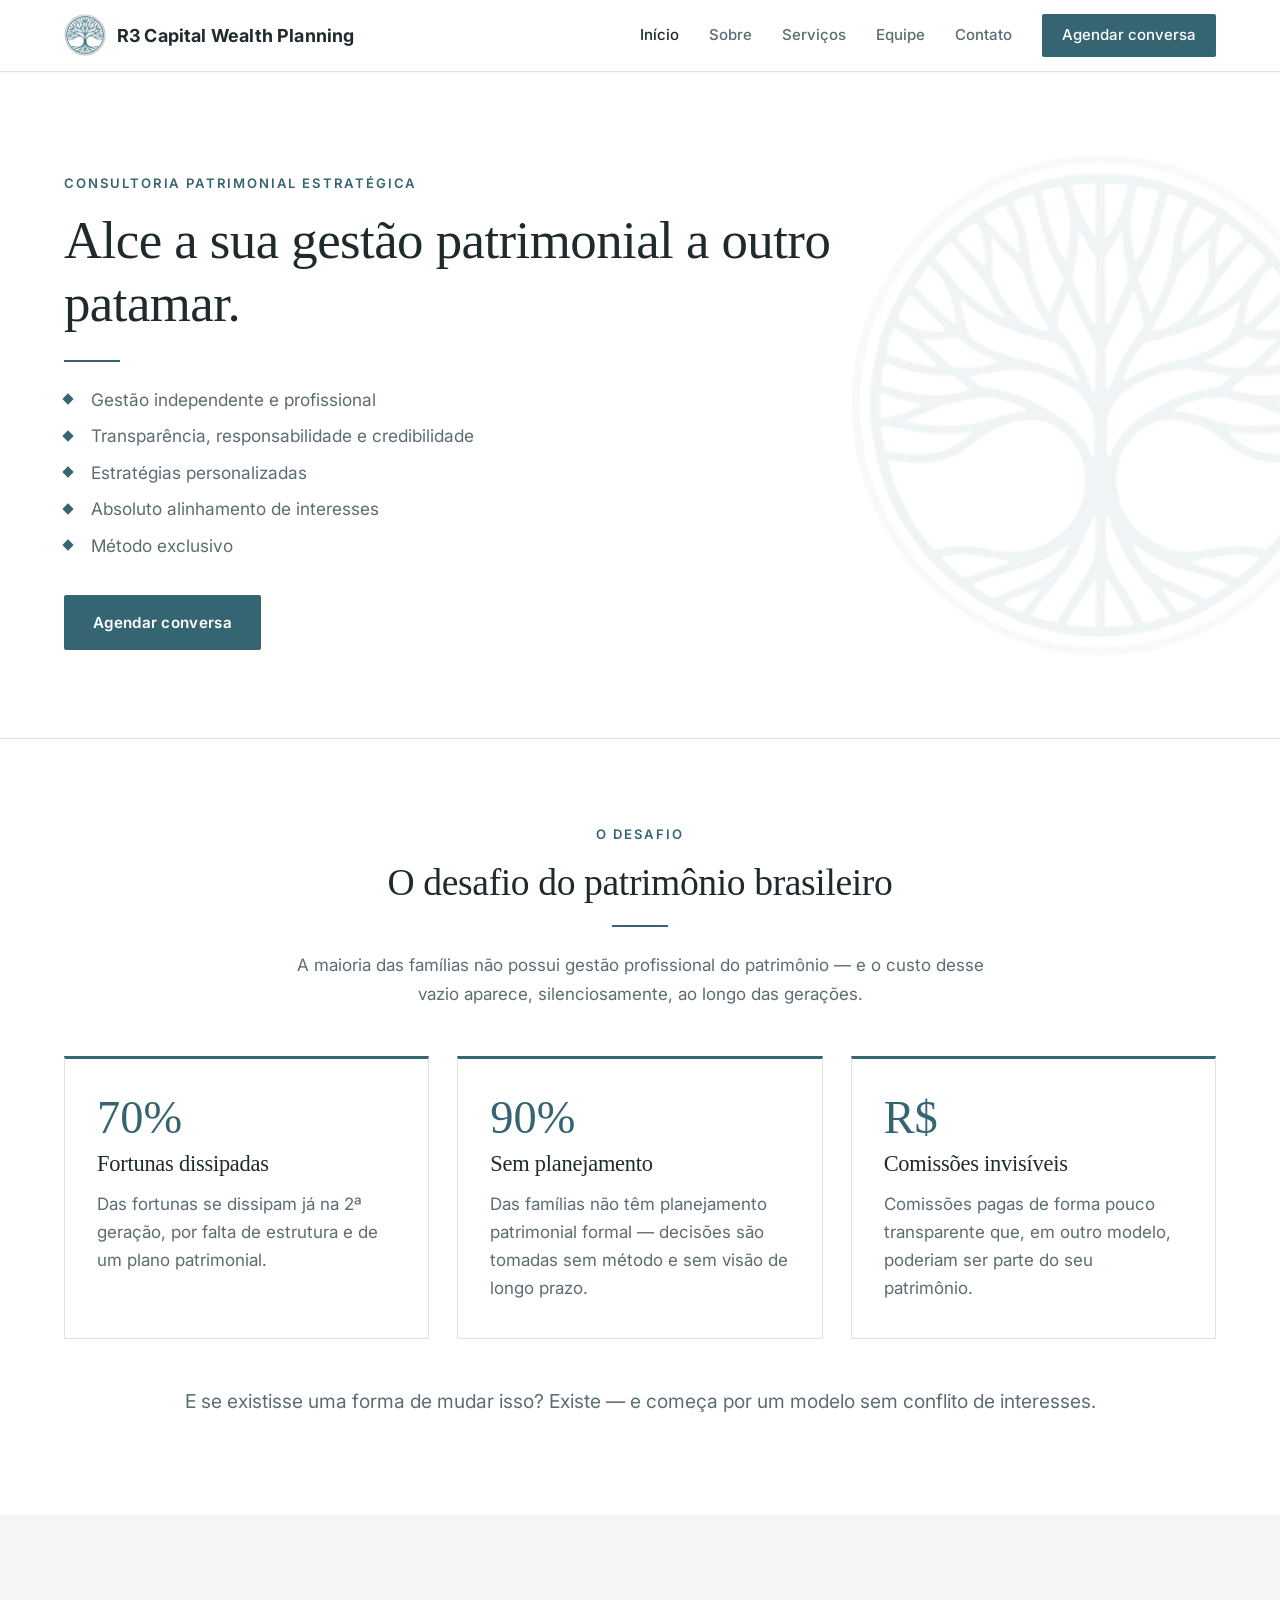
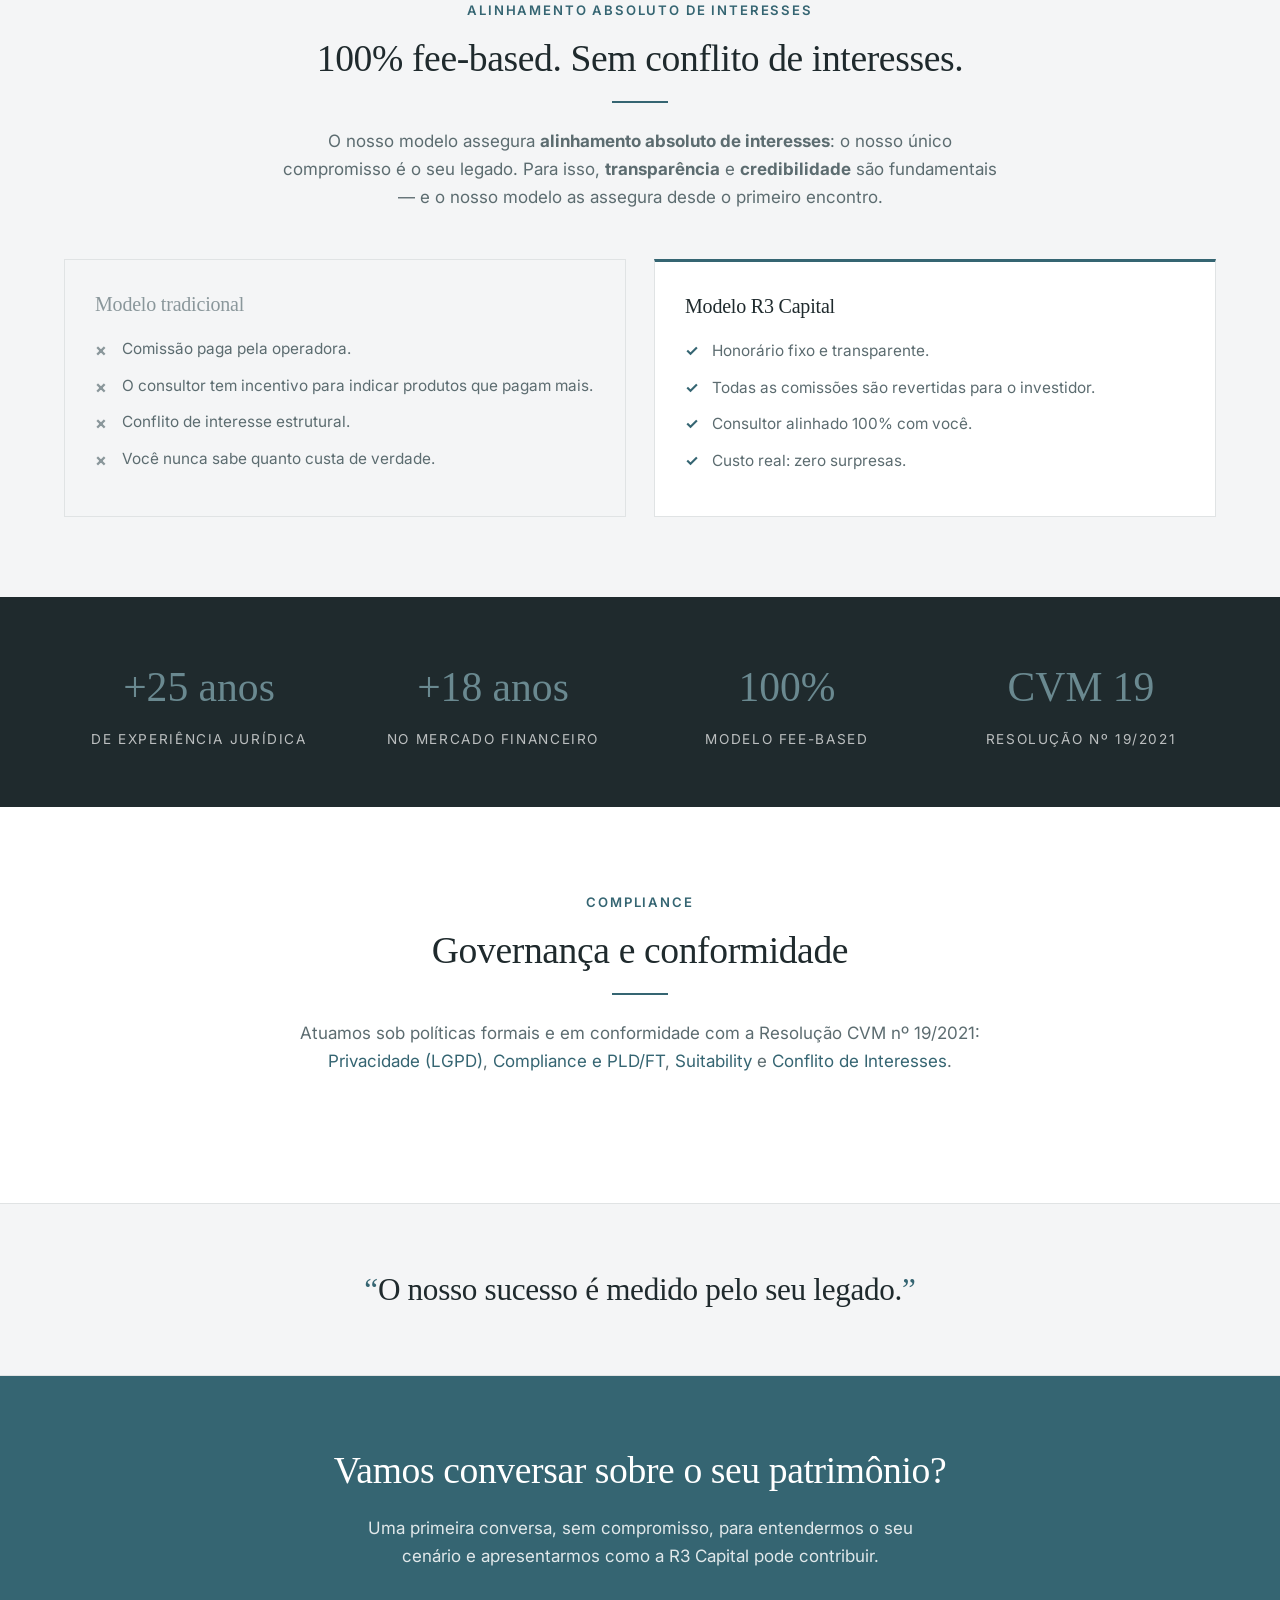
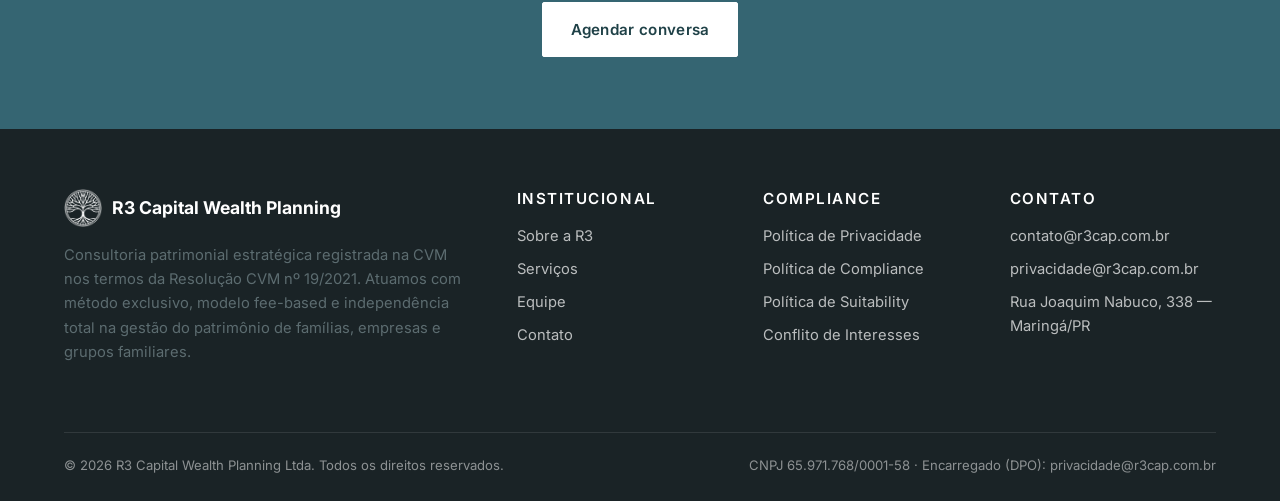
==== commit 50c22da8: "Simplifica o site e aplica as correções das anotações - Remove o Método R3 (não pode estar explícito" ====
--- a/index.html
+++ b/index.html
@@ -27,12 +27,17 @@
 <section class="hero">
   <div class="container">
     <span class="eyebrow">Consultoria Patrimonial Estratégica</span>
-    <h1>Seu patrimônio, sua estratégia, seu legado &mdash; perpetuado.</h1>
+    <h1>Alce a sua gestão patrimonial a outro patamar.</h1>
     <div class="divider-gold"></div>
-    <p class="lead">Gestão independente, método exclusivo e total alinhamento com os seus interesses. A R3 Capital existe para estabelecer e perpetuar o seu legado.</p>
+    <ul class="hero-points">
+      <li>Gestão independente e profissional</li>
+      <li>Transparência, responsabilidade e credibilidade</li>
+      <li>Estratégias personalizadas</li>
+      <li>Absoluto alinhamento de interesses</li>
+      <li>Método exclusivo</li>
+    </ul>
     <div class="hero-actions">
       <a href="contato.html#agendar" class="btn btn-primary">Agendar conversa</a>
-      <a href="servicos.html" class="btn btn-outline">Conhecer o Método R3</a>
     </div>
   </div>
 </section>
@@ -62,61 +67,17 @@
         <p>Comissões pagas de forma pouco transparente que, em outro modelo, poderiam ser parte do seu patrimônio.</p>
       </div>
     </div>
-    <p class="lead text-center mt-3">E se existisse um método para mudar isso? Existe &mdash; é o <strong>Método R3</strong>.</p>
+    <p class="lead text-center mt-3">E se existisse uma forma de mudar isso? Existe &mdash; e começa por um modelo sem conflito de interesses.</p>
   </div>
 </section>
 
 <section class="alt">
   <div class="container">
     <div class="section-header center">
-      <span class="eyebrow">Método R3</span>
-      <h2>Um método exclusivo, comprovado e personalizado</h2>
-      <div class="divider-gold"></div>
-      <p>Seis etapas desenhadas para entregar resultado com disciplina, dados e total alinhamento com você. Contínuo e personalizado, do diagnóstico à perpetuação do legado.</p>
-    </div>
-    <div class="steps">
-      <div class="step">
-        <div class="step-num">01</div>
-        <h3>Objetivo</h3>
-        <p>Definição do destino &mdash; aonde chegaremos juntos.</p>
-      </div>
-      <div class="step">
-        <div class="step-num">02</div>
-        <h3>Análise</h3>
-        <p>Diagnóstico do portfólio atual &mdash; onde você está hoje.</p>
-      </div>
-      <div class="step">
-        <div class="step-num">03</div>
-        <h3>Estratégia</h3>
-        <p>Construção do plano &mdash; como vamos conquistar.</p>
-      </div>
-      <div class="step">
-        <div class="step-num">04</div>
-        <h3>Decisório</h3>
-        <p>Empoderamento técnico &mdash; decisões baseadas em dados, não em emoções.</p>
-      </div>
-      <div class="step">
-        <div class="step-num">05</div>
-        <h3>Gestão</h3>
-        <p>Acompanhamento contínuo &mdash; ajustes de rota quando necessário.</p>
-      </div>
-      <div class="step">
-        <div class="step-num">06</div>
-        <h3>Conquista</h3>
-        <p>Superação de cada objetivo &mdash; perpetuação do legado.</p>
-      </div>
-    </div>
-    <p class="text-center mt-3"><a href="servicos.html" class="btn btn-primary">Ver o Método R3 em detalhe</a></p>
-  </div>
-</section>
-
-<section>
-  <div class="container">
-    <div class="section-header center">
-      <span class="eyebrow">Nosso maior diferencial</span>
+      <span class="eyebrow">Alinhamento absoluto de interesses</span>
       <h2>100% fee-based. Sem conflito de interesses.</h2>
       <div class="divider-gold"></div>
-      <p>Você paga apenas pelo nosso serviço. O nosso interesse e o seu interesse são exatamente o mesmo.</p>
+      <p>O nosso modelo assegura <strong>alinhamento absoluto de interesses</strong>: o nosso único compromisso é o seu legado. Para isso, <strong>transparência</strong> e <strong>credibilidade</strong> são fundamentais &mdash; e o nosso modelo as assegura desde o primeiro encontro.</p>
     </div>
     <div class="compare">
       <div class="compare-col bad">
@@ -160,6 +121,17 @@
         <span class="stat-num">CVM 19</span>
         <div class="stat-label">Resolução nº 19/2021</div>
       </div>
+    </div>
+  </div>
+</section>
+
+<section>
+  <div class="container">
+    <div class="section-header center">
+      <span class="eyebrow">Compliance</span>
+      <h2>Governança e conformidade</h2>
+      <div class="divider-gold"></div>
+      <p>Atuamos sob políticas formais e em conformidade com a Resolução CVM nº 19/2021: <a href="politica-de-privacidade.html">Privacidade (LGPD)</a>, <a href="politica-de-compliance.html">Compliance e PLD/FT</a>, <a href="politica-de-suitability.html">Suitability</a> e <a href="conflito-de-interesses.html">Conflito de Interesses</a>.</p>
     </div>
   </div>
 </section>
--- a/css/style.css
+++ b/css/style.css
@@ -186,6 +186,15 @@
 .hero .lead { color: var(--gray-700); max-width: 620px; margin-top: 1rem; }
 .hero .eyebrow { color: var(--teal-700); }
 .hero .divider-gold { background: var(--teal-700); }
+.hero-points { list-style: none; padding: 0; margin: .25rem 0 0; }
+.hero-points li {
+  position: relative; padding-left: 1.7rem; margin-bottom: .5rem;
+  color: var(--gray-700); font-size: 1.08rem;
+}
+.hero-points li::before {
+  content: ""; position: absolute; left: 0; top: .62rem;
+  width: 8px; height: 8px; background: var(--teal-700); transform: rotate(45deg);
+}
 .hero-actions { margin-top: 2.2rem; display: flex; gap: 14px; flex-wrap: wrap; }
 
 .btn {
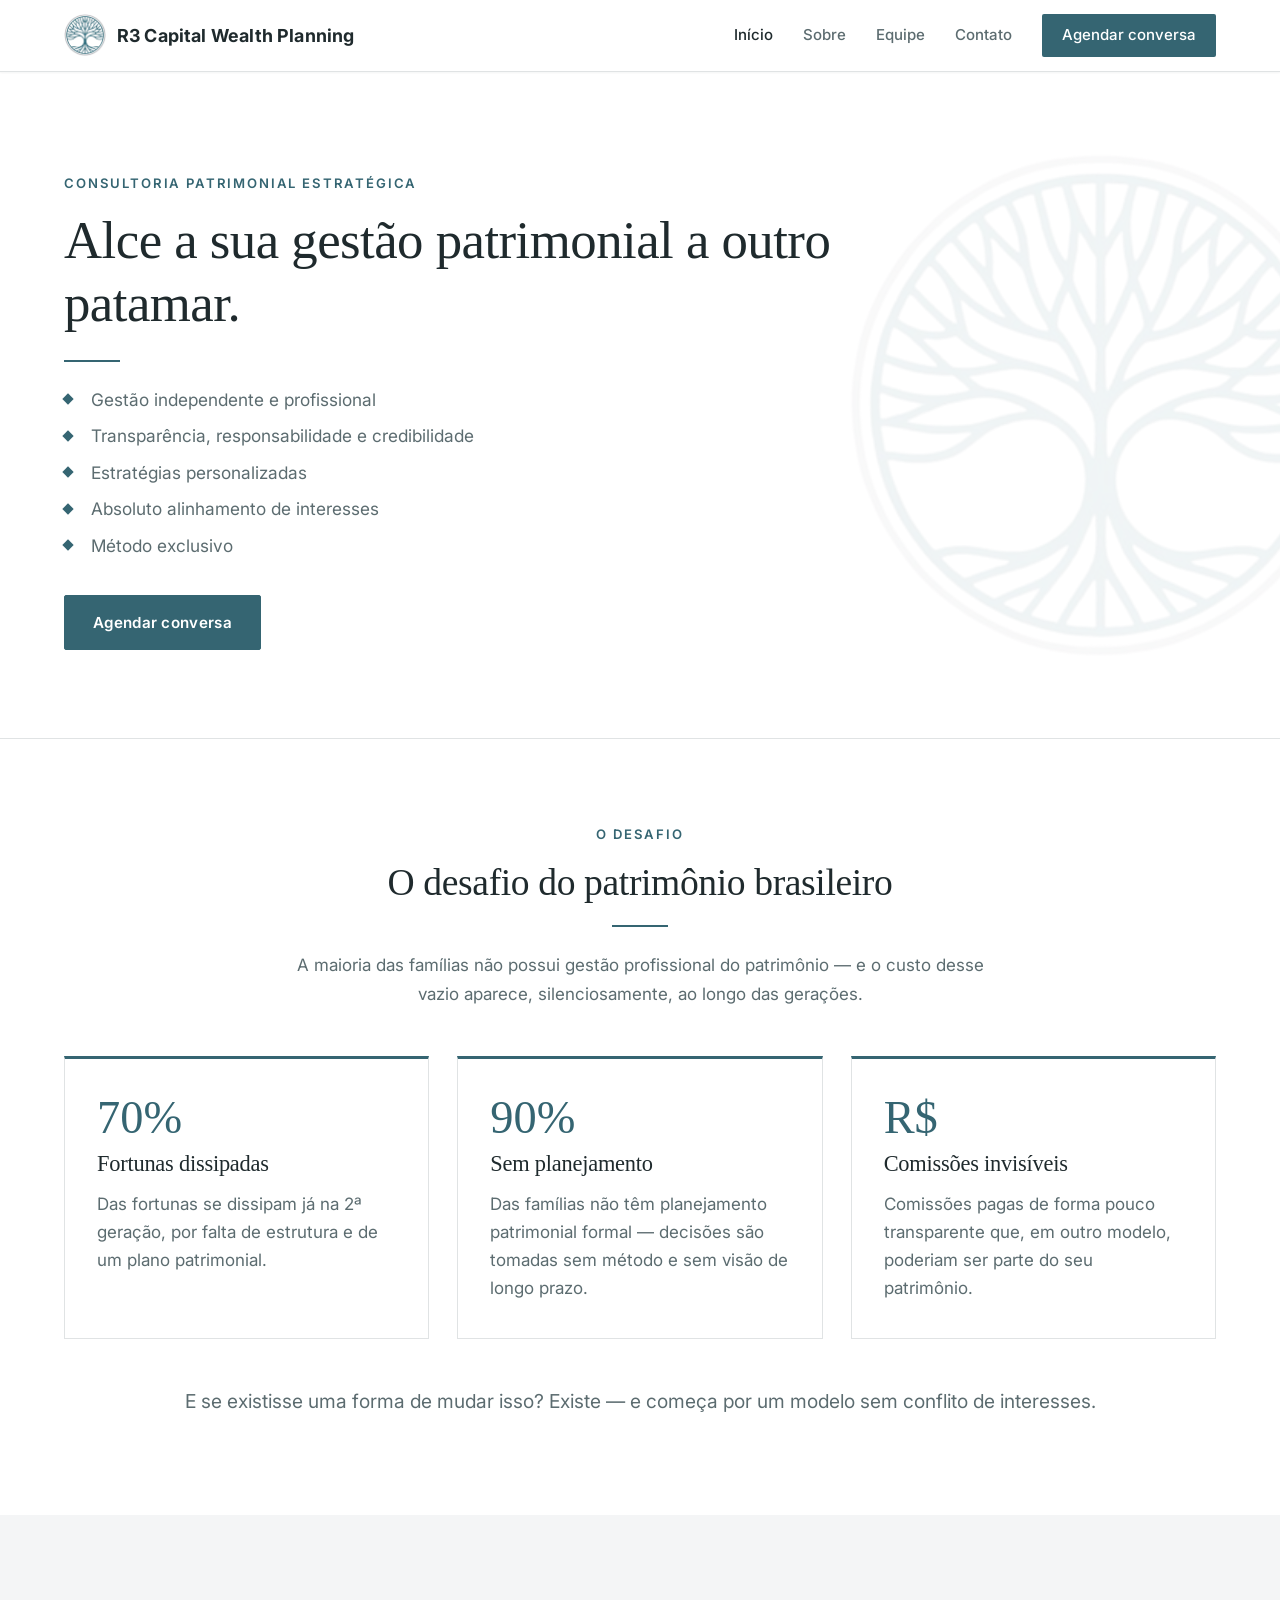
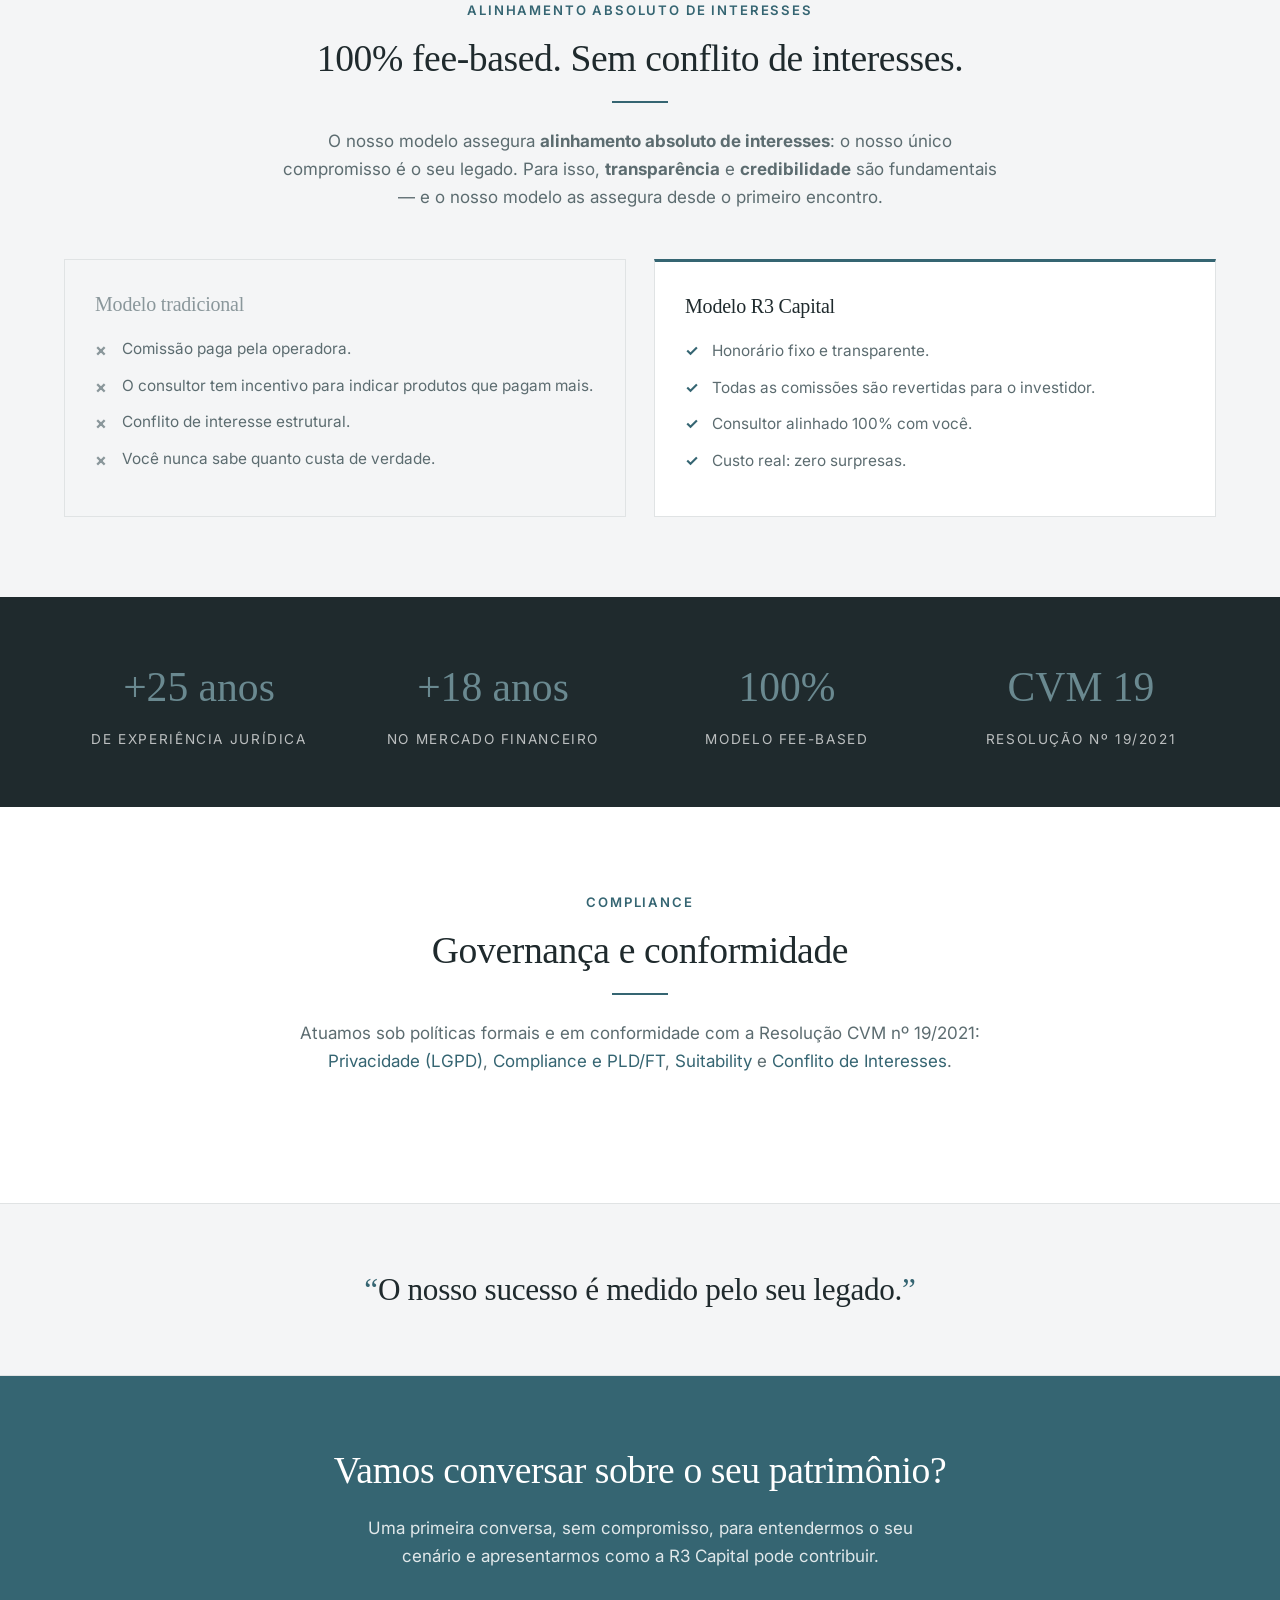
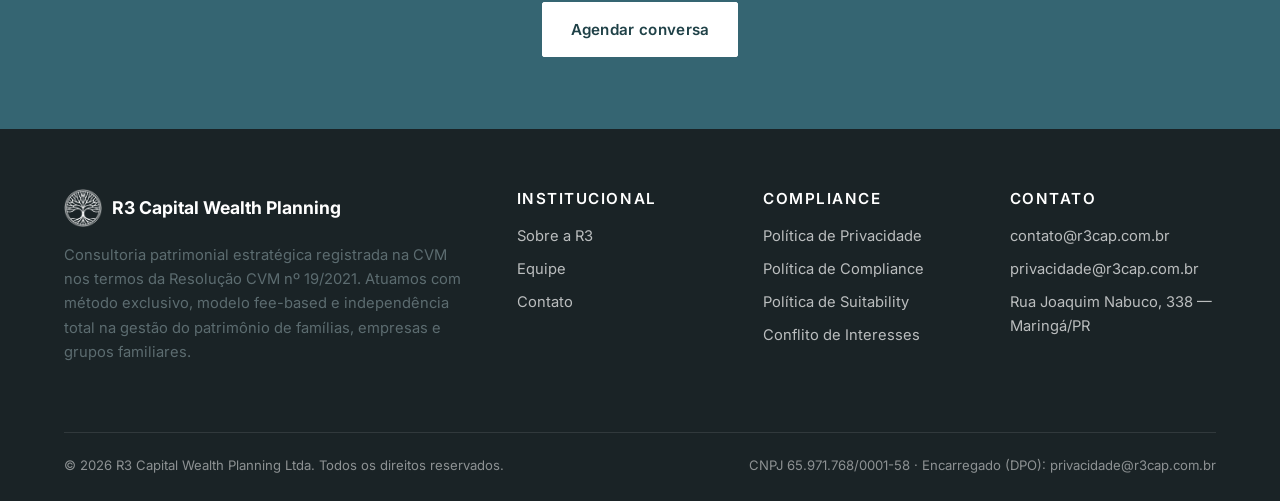
==== commit 01e87059: "Exclui página Serviços, integra Formspree e ajusta canais de contato - Remove a página Serviços do s" ====
--- a/index.html
+++ b/index.html
@@ -18,7 +18,7 @@
     <a href="index.html" class="navbar-brand"><img class="brand-icon" src="assets/logo-icon.png" alt="R3 Capital"><span>R3 Capital Wealth Planning</span></a>
     <button class="nav-toggle" aria-label="Abrir menu" aria-expanded="false" aria-controls="primary-nav"><span></span><span></span><span></span></button>
     <nav class="navbar-nav" id="primary-nav">
-      <a href="index.html" class="active">Início</a><a href="sobre.html" class="">Sobre</a><a href="servicos.html" class="">Serviços</a><a href="equipe.html" class="">Equipe</a><a href="contato.html" class="">Contato</a>
+      <a href="index.html" class="active">Início</a><a href="sobre.html" class="">Sobre</a><a href="equipe.html" class="">Equipe</a><a href="contato.html" class="">Contato</a>
       <a href="contato.html#agendar" class="btn-nav">Agendar conversa</a>
     </nav>
   </div>
@@ -161,7 +161,6 @@
         <h4>Institucional</h4>
         <ul>
           <li><a href="sobre.html">Sobre a R3</a></li>
-          <li><a href="servicos.html">Serviços</a></li>
           <li><a href="equipe.html">Equipe</a></li>
           <li><a href="contato.html">Contato</a></li>
         </ul>
--- a/css/style.css
+++ b/css/style.css
@@ -451,6 +451,7 @@
 }
 form textarea { min-height: 130px; resize: vertical; }
 form button { width: 100%; }
+.form-status { margin-top: 1rem; font-size: .92rem; font-weight: 600; }
 
 /* ============== FOOTER ============== */
 .footer {
